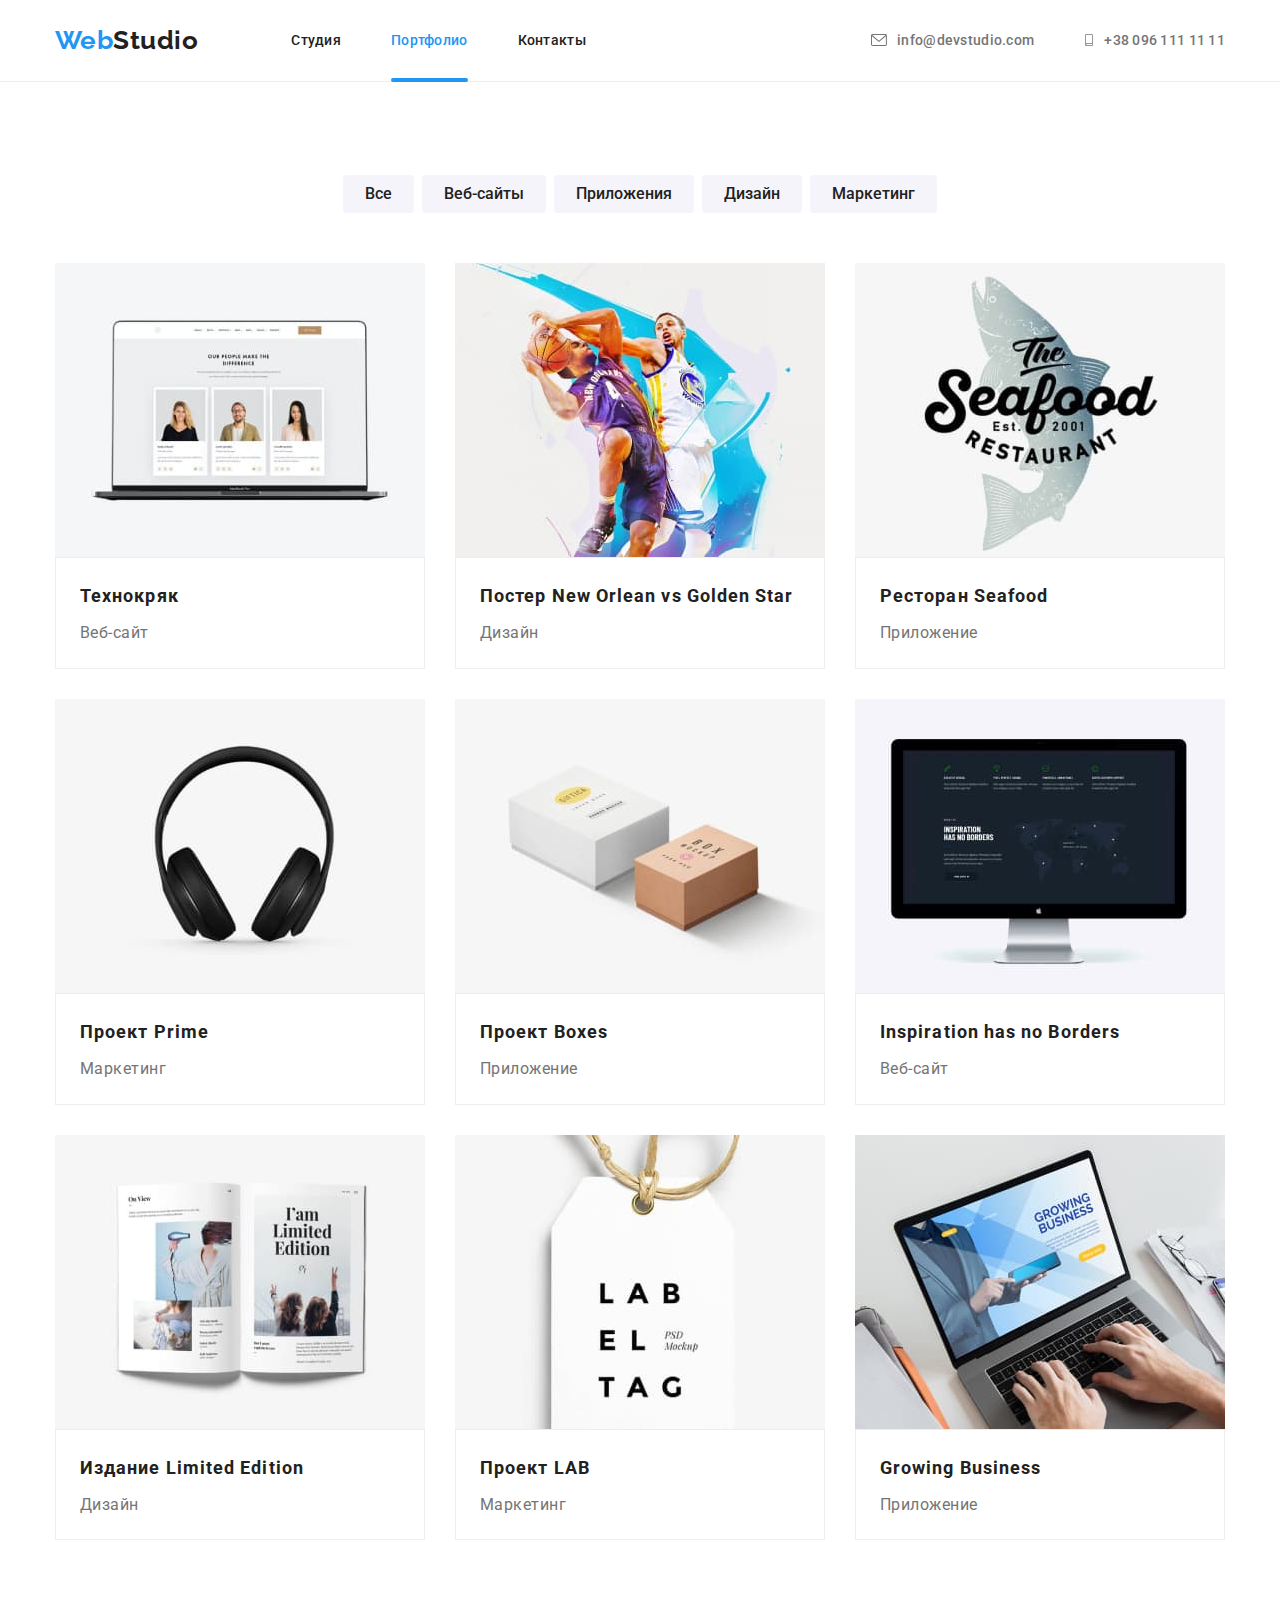
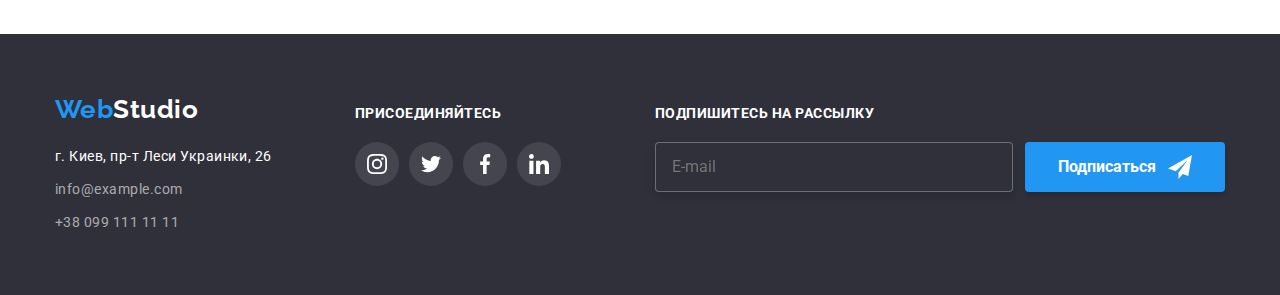
==== portfolio.html @ 3077ae09 "new" ====
<!DOCTYPE html>
<html lang="ru">

<head>
  <meta charset="UTF-8" />
  <meta name="viewport" content="width=device-width, initial-scale=1.0" />
  <title>Портфолио</title>
  <link
    href="https://fonts.googleapis.com/css2?family=Oleo+Script&family=Raleway:wght@700&family=Roboto:wght@400;500;700;900&display=swap"
    rel="stylesheet" />
  <link rel="stylesheet"
    href="https://cdnjs.cloudflare.com/ajax/libs/modern-normalize/1.0.0/modern-normalize.min.css" />
  <link rel="stylesheet" href="css/portfolio.min.css" />
</head>

<body>
  <!-- Header -->
  <header>
    <div class="container container-nav">
      <nav class="main-nav">
        <a href="index.html" class="logo">
          <span class="logo-web">Web</span>Studio</a>
        <ul class="nav-list list">
          <li class="item">
            <a href="index.html" class="link">Студия</a>
          </li>
          <li class="item">
            <a href="portfolio.html" class="link link-current">Портфолио</a>
          </li>
          <li class="item"><a href="" class="link">Контакты</a></li>
        </ul>
      </nav>
      <address class="adr">
        <ul class="adr-list list">
          <li class="item">
            <a href="mailto:nfo@devstudio.com" class="link"><svg class="icon-header" width="16px" height="12px">
                <use href="img/symbol-defs.svg#icon-envelope"></use>
              </svg>info@devstudio.com</a>
          </li>
          <li class="item">
            <a href="tel:+380961111111" class="link"><svg class="icon-header" width="10px" height="12px">
                <use href="img/symbol-defs.svg#icon-smartphone"></use>
              </svg>+38 096 111 11 11</a>
          </li>
        </ul>
      </address>
    </div>
  </header>
  <main>
    <section class="section">
      <div class="container container-portfolio">
        <ul class="list filters">
          <li class="item">
            <button class="filters-btn" type="button">Все</button>
          </li>
          <li class="item">
            <button class="filters-btn" type="button">Веб-сайты</button>
          </li>
          <li class="item">
            <button class="filters-btn" type="button">Приложения</button>
          </li>
          <li class="item">
            <button class="filters-btn" type="button">Дизайн</button>
          </li>
          <li class="item">
            <button class="filters-btn" type="button">Маркетинг</button>
          </li>
        </ul>
        <ul class="list content">
          <li class="item">
            <a href="" class="content-link">
              <div class="content-img-wrapper">
                <img src="img/img-8.jpg" alt="img-8" />
                <div class="content-pop-box">
                  <p class="content-pop-text">
                    Технокряк это современная площадка распространения
                    коронавируса. Компании используют эту платформу для
                    цифрового шпионажа и атак на защищённые сервера
                    конкурентов.
                  </p>
                </div>
              </div>
              <div class="content-info">
                <h2 class="content-heading">Технокряк</h2>
                <p class="content-text">Веб-сайт</p>
              </div>
            </a>
          </li>
          <li class="item">
            <a href="" class="content-link">
              <div class="content-img-wrapper">
                <img src="img/img-9.jpg" alt="img-8" />
                <div class="content-pop-box">
                  <p class="content-pop-text">
                    Технокряк это современная площадка распространения
                    коронавируса. Компании используют эту платформу для
                    цифрового шпионажа и атак на защищённые сервера
                    конкурентов.
                  </p>
                </div>
              </div>
              <div class="content-info">
                <h2 class="content-heading">
                  Постер New Orlean vs Golden Star
                </h2>
                <p class="content-text">Дизайн</p>
              </div>
            </a>
          </li>
          <li class="item">
            <a href="" class="content-link">
              <div class="content-img-wrapper">
                <img src="img/img-10.jpg" alt="img-8" />
                <div class="content-pop-box">
                  <p class="content-pop-text">
                    Технокряк это современная площадка распространения
                    коронавируса. Компании используют эту платформу для
                    цифрового шпионажа и атак на защищённые сервера
                    конкурентов.
                  </p>
                </div>
              </div>
              <div class="content-info">
                <h2 class="content-heading">Ресторан Seafood</h2>
                <p class="content-text">Приложение</p>
              </div>
            </a>
          </li>
          <li class="item">
            <a href="" class="content-link">
              <div class="content-img-wrapper">
                <img src="img/img-11.jpg" alt="img-8" />
                <div class="content-pop-box">
                  <p class="content-pop-text">
                    Технокряк это современная площадка распространения
                    коронавируса. Компании используют эту платформу для
                    цифрового шпионажа и атак на защищённые сервера
                    конкурентов.
                  </p>
                </div>
              </div>
              <div class="content-info">
                <h2 class="content-heading">Проект Prime</h2>
                <p class="content-text">Маркетинг</p>
              </div>
            </a>
          </li>
          <li class="item">
            <a href="" class="content-link">
              <div class="content-img-wrapper">
                <img src="img/img-12.jpg" alt="img-8" />
                <div class="content-pop-box">
                  <p class="content-pop-text">
                    Технокряк это современная площадка распространения
                    коронавируса. Компании используют эту платформу для
                    цифрового шпионажа и атак на защищённые сервера
                    конкурентов.
                  </p>
                </div>
              </div>
              <div class="content-info">
                <h2 class="content-heading">Проект Boxes</h2>
                <p class="content-text">Приложение</p>
              </div>
            </a>
          </li>
          <li class="item">
            <a href="" class="content-link">
              <div class="content-img-wrapper">
                <img src="img/img-13.jpg" alt="img-8" />
                <div class="content-pop-box">
                  <p class="content-pop-text">
                    Технокряк это современная площадка распространения
                    коронавируса. Компании используют эту платформу для
                    цифрового шпионажа и атак на защищённые сервера
                    конкурентов.
                  </p>
                </div>
              </div>
              <div class="content-info">
                <h2 class="content-heading">Inspiration has no Borders</h2>
                <p class="content-text">Веб-сайт</p>
              </div>
            </a>
          </li>
          <li class="item">
            <a href="" class="content-link">
              <div class="content-img-wrapper">
                <img src="img/img-14.jpg" alt="img-8" />
                <div class="content-pop-box">
                  <p class="content-pop-text">
                    Технокряк это современная площадка распространения
                    коронавируса. Компании используют эту платформу для
                    цифрового шпионажа и атак на защищённые сервера
                    конкурентов.
                  </p>
                </div>
              </div>
              <div class="content-info">
                <h2 class="content-heading">Издание Limited Edition</h2>
                <p class="content-text">Дизайн</p>
              </div>
            </a>
          </li>
          <li class="item">
            <a href="" class="content-link">
              <div class="content-img-wrapper">
                <img src="img/img-15.jpg" alt="img-8" />
                <div class="content-pop-box">
                  <p class="content-pop-text">
                    Технокряк это современная площадка распространения
                    коронавируса. Компании используют эту платформу для
                    цифрового шпионажа и атак на защищённые сервера
                    конкурентов.
                  </p>
                </div>
              </div>
              <div class="content-info">
                <h2 class="content-heading">Проект LAB</h2>
                <p class="content-text">Маркетинг</p>
              </div>
            </a>
          </li>
          <li class="item">
            <a href="" class="content-link">
              <div class="content-img-wrapper">
                <img src="img/img-16.jpg" alt="img-8" />
                <div class="content-pop-box">
                  <p class="content-pop-text">
                    Технокряк это современная площадка распространения
                    коронавируса. Компании используют эту платформу для
                    цифрового шпионажа и атак на защищённые сервера
                    конкурентов.
                  </p>
                </div>
              </div>
              <div class="content-info">
                <h2 class="content-heading">Growing Business</h2>
                <p class="content-text">Приложение</p>
              </div>
            </a>
          </li>
        </ul>
      </div>
    </section>
  </main>
  <!-- Footer -->
  <footer>
    <div class="container container-footer">
      <div class="footer-box">
        <a href="index.html" class="logo-footer"><span class="logo-web">Web</span>Studio</a>
        <address>
          <ul class="list">
            <li class="item">
              <a href="https://goo.gl/maps/9MsvytrxyPU9euJj9" class="footer-location">
                г. Киев, пр-т Леси Украинки, 26
              </a>
            </li>
            <li class="item">
              <a href="mailto:info@example.com" class="footer-address">
                info@example.com
              </a>
            </li>
            <li class="item">
              <a href="tel:+380991111111" class="footer-address">
                +38 099 111 11 11
              </a>
            </li>
          </ul>
        </address>
      </div>
      <div class="footer-box">
        <h2 class="heading-footer2">Присоединяйтесь</h2>
        <ul class="list list-footer">
          <li class="item-icon">
            <a class="link-footer" href=""><svg width="20px" height="20px">
                <use href="img/symbol-defs.svg#icon-instagram"></use>
              </svg></a>
          </li>
          <li class="item-icon">
            <a class="link-footer" href=""><svg width="20px" height="20px">
                <use href="img/symbol-defs.svg#icon-twitter"></use>
              </svg></a>
          </li>
          <li class="item-icon">
            <a class="link-footer" href=""><svg width="20px" height="20px">
                <use href="img/symbol-defs.svg#icon-facebook"></use>
              </svg></a>
          </li>
          <li class="item-icon">
            <a class="link-footer" href=""><svg width="20px" height="20px">
                <use href="img/symbol-defs.svg#icon-linkedin"></use>
              </svg></a>
          </li>
        </ul>
      </div>
      <div class="footer-box">
        <h2 class="heading-footer2">Подпишитесь на рассылку</h2>
        <form class="form-subscribe">
          <input type="email" placeholder="E-mail" class="input-subscribe" />
          <button type="submit" class="btn-subscribe">
            Подписаться<svg class="icon-subscribe" width="24px" height="24px">
              <use href="img/symbol-defs.svg#icon-send"></use>
            </svg>
          </button>
        </form>
      </div>
    </div>
  </footer>
</body>

</html>
---- css/portfolio.min.css ----
body{background-color:#ffffff;font-family:Roboto;letter-spacing:0.03em}img{display:block}.section{padding-top:94px;padding-bottom:94px}.container{width:1200px;margin-left:auto;margin-right:auto;padding-left:15px;padding-right:15px}.list{padding:0;margin:0;list-style:none}header{outline:1px solid #ececec}.container-nav,.main-nav{display:-webkit-box;display:-ms-flexbox;display:flex;-webkit-box-align:center;-ms-flex-align:center;align-items:center}.logo{color:#212121;font-family:Raleway;font-weight:700;font-size:26px;line-height:1.2;text-decoration:none}.logo .logo-web{color:#2196f3}.nav-list{display:-webkit-box;display:-ms-flexbox;display:flex;margin-left:93px}.nav-list .item+.item{margin-left:50px}.nav-list .link.link-current{position:relative;color:#2196f3}.nav-list .link.link-current:after{content:'';position:absolute;bottom:-1px;display:block;width:100%;height:4px;background:#2196f3;border-radius:2px}.nav-list .link{display:block;padding-top:32px;padding-bottom:32px;color:#212121;font-weight:500;font-size:14px;line-height:1.2;letter-spacing:0.02em;text-decoration:none;-webkit-transition:color 250ms cubic-bezier(0.4, 0, 0.2, 1),fill 250ms cubic-bezier(0.4, 0, 0.2, 1);transition:color 250ms cubic-bezier(0.4, 0, 0.2, 1),fill 250ms cubic-bezier(0.4, 0, 0.2, 1)}.nav-list .link:hover{color:#2196f3;fill:#2196f3}.nav-list .link:focus{color:#2196f3;fill:#2196f3}.adr{display:-webkit-box;display:-ms-flexbox;display:flex;margin-left:auto}.adr .adr-list{display:-webkit-box;display:-ms-flexbox;display:flex}.adr .item+.item{margin-left:50px}.adr .link{display:-webkit-inline-box;display:-ms-inline-flexbox;display:inline-flex;padding-top:32px;padding-bottom:32px;-webkit-box-align:center;-ms-flex-align:center;align-items:center;color:#757575;fill:#757575;text-decoration:none;font-style:normal;font-weight:500;font-size:14px;line-height:1.2;letter-spacing:0.02em;-webkit-transition:color 250ms cubic-bezier(0.4, 0, 0.2, 1),fill 250ms cubic-bezier(0.4, 0, 0.2, 1);transition:color 250ms cubic-bezier(0.4, 0, 0.2, 1),fill 250ms cubic-bezier(0.4, 0, 0.2, 1)}.adr .link:hover{color:#2196f3;fill:#2196f3}.adr .link:focus{color:#2196f3;fill:#2196f3}.adr .icon-header{margin-right:10px}.filters{display:-webkit-box;display:-ms-flexbox;display:flex;-webkit-box-pack:center;-ms-flex-pack:center;justify-content:center;margin-bottom:50px}.filters .item+.item{margin-left:8px}.filters-btn{padding:6px 22px 6px 22px;font-weight:500;font-size:16px;line-height:1.62;border-radius:4px;border:none;background-color:#f5f4fa;color:#212121;-webkit-transition:background-color 250ms cubic-bezier(0.4, 0, 0.2, 1),color 250ms cubic-bezier(0.4, 0, 0.2, 1),-webkit-box-shadow 250ms cubic-bezier(0.4, 0, 0.2, 1);transition:background-color 250ms cubic-bezier(0.4, 0, 0.2, 1),color 250ms cubic-bezier(0.4, 0, 0.2, 1),-webkit-box-shadow 250ms cubic-bezier(0.4, 0, 0.2, 1);transition:background-color 250ms cubic-bezier(0.4, 0, 0.2, 1),color 250ms cubic-bezier(0.4, 0, 0.2, 1),box-shadow 250ms cubic-bezier(0.4, 0, 0.2, 1);transition:background-color 250ms cubic-bezier(0.4, 0, 0.2, 1),color 250ms cubic-bezier(0.4, 0, 0.2, 1),box-shadow 250ms cubic-bezier(0.4, 0, 0.2, 1),-webkit-box-shadow 250ms cubic-bezier(0.4, 0, 0.2, 1)}.filters-btn:focus{-webkit-box-shadow:0px 3px 1px rgba(0,0,0,0.1),0px 1px 2px rgba(0,0,0,0.08),0px 2px 2px rgba(0,0,0,0.12);box-shadow:0px 3px 1px rgba(0,0,0,0.1),0px 1px 2px rgba(0,0,0,0.08),0px 2px 2px rgba(0,0,0,0.12);color:#ffffff;background-color:#2196f3}.filters-btn:hover{-webkit-box-shadow:0px 3px 1px rgba(0,0,0,0.1),0px 1px 2px rgba(0,0,0,0.08),0px 2px 2px rgba(0,0,0,0.12);box-shadow:0px 3px 1px rgba(0,0,0,0.1),0px 1px 2px rgba(0,0,0,0.08),0px 2px 2px rgba(0,0,0,0.12);color:#ffffff;background-color:#2196f3}.content{display:-webkit-box;display:-ms-flexbox;display:flex;-ms-flex-wrap:wrap;flex-wrap:wrap}.content .item{width:calc((100% - 2 * 30px) / 3);margin-right:30px;margin-bottom:30px}.content .item:nth-child(3n){margin-right:0px}.content .item:nth-last-child(-n+3){margin-bottom:0px}.content-link{text-decoration:none}.content-link:hover .content-info{-webkit-box-shadow:0px 1px 1px rgba(0,0,0,0.12),0px 4px 4px rgba(0,0,0,0.06),1px 4px 6px rgba(0,0,0,0.16);box-shadow:0px 1px 1px rgba(0,0,0,0.12),0px 4px 4px rgba(0,0,0,0.06),1px 4px 6px rgba(0,0,0,0.16)}.content-link:focus .content-info{-webkit-box-shadow:0px 1px 1px rgba(0,0,0,0.12),0px 4px 4px rgba(0,0,0,0.06),1px 4px 6px rgba(0,0,0,0.16);box-shadow:0px 1px 1px rgba(0,0,0,0.12),0px 4px 4px rgba(0,0,0,0.06),1px 4px 6px rgba(0,0,0,0.16)}.content-link:hover .content-pop-box{-webkit-transform:translateY(0);transform:translateY(0)}.content-info{padding:20px 24px;border:1px solid #eeeeee;-webkit-transition:-webkit-box-shadow 250ms cubic-bezier(0.4, 0, 0.2, 1);transition:-webkit-box-shadow 250ms cubic-bezier(0.4, 0, 0.2, 1);transition:box-shadow 250ms cubic-bezier(0.4, 0, 0.2, 1);transition:box-shadow 250ms cubic-bezier(0.4, 0, 0.2, 1), -webkit-box-shadow 250ms cubic-bezier(0.4, 0, 0.2, 1)}.content-heading{margin:0;margin-bottom:4px;color:#212121;font-weight:700;font-size:18px;line-height:2;letter-spacing:0.06em}.content-text{margin:0;font-size:16px;line-height:1.87;color:#757575}.content-img-wrapper{position:relative;overflow:hidden}.content-pop-box{position:absolute;top:0;left:0;-webkit-transform:translateY(100%);transform:translateY(100%);width:100%;height:100%;padding:63px 24px;background-color:rgba(33,150,243,0.9);-webkit-transition:-webkit-transform 250ms cubic-bezier(0.4, 0, 0.2, 1);transition:-webkit-transform 250ms cubic-bezier(0.4, 0, 0.2, 1);transition:transform 250ms cubic-bezier(0.4, 0, 0.2, 1);transition:transform 250ms cubic-bezier(0.4, 0, 0.2, 1), -webkit-transform 250ms cubic-bezier(0.4, 0, 0.2, 1)}.content-pop-text{margin:0;font-size:18px;line-height:1.55;letter-spacing:0.03em;color:#ffffff}footer{background-color:#2f303a}.container-footer{display:-webkit-box;display:-ms-flexbox;display:flex;-webkit-box-align:baseline;-ms-flex-align:baseline;align-items:baseline;padding-top:60px;padding-bottom:60px}.container-footer .item:not(:last-child){margin-bottom:9px}.logo-footer{display:inline-block;margin-bottom:20px;text-decoration:none;font-family:Raleway;font-weight:700;font-size:26px;line-height:1.19;color:#ffffff}.logo-footer .logo-web{color:#2196f3}.footer-location{font-size:14px;line-height:1.71;font-style:normal;text-decoration:none;color:#ffffff}.footer-address{color:rgba(255,255,255,0.6);font-size:14px;line-height:1.71;font-style:normal;text-decoration:none}.footer-box{margin-right:30px;width:calc((50% - 45px) / 2)}.footer-box:last-child{margin-right:0;width:calc(50% - 15px)}.list-footer{display:-webkit-box;display:-ms-flexbox;display:flex}.list-footer .item-icon+.item-icon{margin-left:10px}.link-footer{display:-webkit-box;display:-ms-flexbox;display:flex;-webkit-box-pack:center;-ms-flex-pack:center;justify-content:center;-webkit-box-align:center;-ms-flex-align:center;align-items:center;width:44px;height:44px;border-radius:50%;fill:#ffffff;background-color:rgba(255,255,255,0.1);-webkit-transition:background-color 250ms cubic-bezier(0.4, 0, 0.2, 1);transition:background-color 250ms cubic-bezier(0.4, 0, 0.2, 1)}.link-footer:hover{background-color:#2196f3}.link-footer:focus{background-color:#2196f3}.heading-footer2{margin-top:0;margin-bottom:20px;font-weight:700;font-size:14px;line-height:1.14;text-transform:uppercase;color:#ffffff}.form-subscribe{display:-webkit-box;display:-ms-flexbox;display:flex}.input-subscribe{display:-webkit-box;display:-ms-flexbox;display:flex;-webkit-box-align:center;-ms-flex-align:center;align-items:center;margin-right:12px;padding:12px 16px;outline:none;width:358px;font-size:16px;line-height:1.25;border-radius:4px;color:rgba(255,255,255,0.6);background-color:#2f303a;border:1px solid rgba(255,255,255,0.3);-webkit-filter:drop-shadow(0px 4px 4px rgba(0,0,0,0.15));filter:drop-shadow(0px 4px 4px rgba(0,0,0,0.15))}.input-subscribe:focus{border:1px solid #2196f3}.btn-subscribe{display:-webkit-box;display:-ms-flexbox;display:flex;-webkit-box-align:center;-ms-flex-align:center;align-items:center;-webkit-box-pack:center;-ms-flex-pack:center;justify-content:center;padding-top:10px;padding-bottom:10px;border:none;width:200px;font-weight:700;font-size:16px;line-height:1.87;background:#2196f3;color:#ffffff;-webkit-box-shadow:0px 4px 4px rgba(0,0,0,0.15);box-shadow:0px 4px 4px rgba(0,0,0,0.15);border-radius:4px}.icon-subscribe{margin-left:12px;fill:#ffffff}
/*# sourceMappingURL=portfolio.min.css.map */
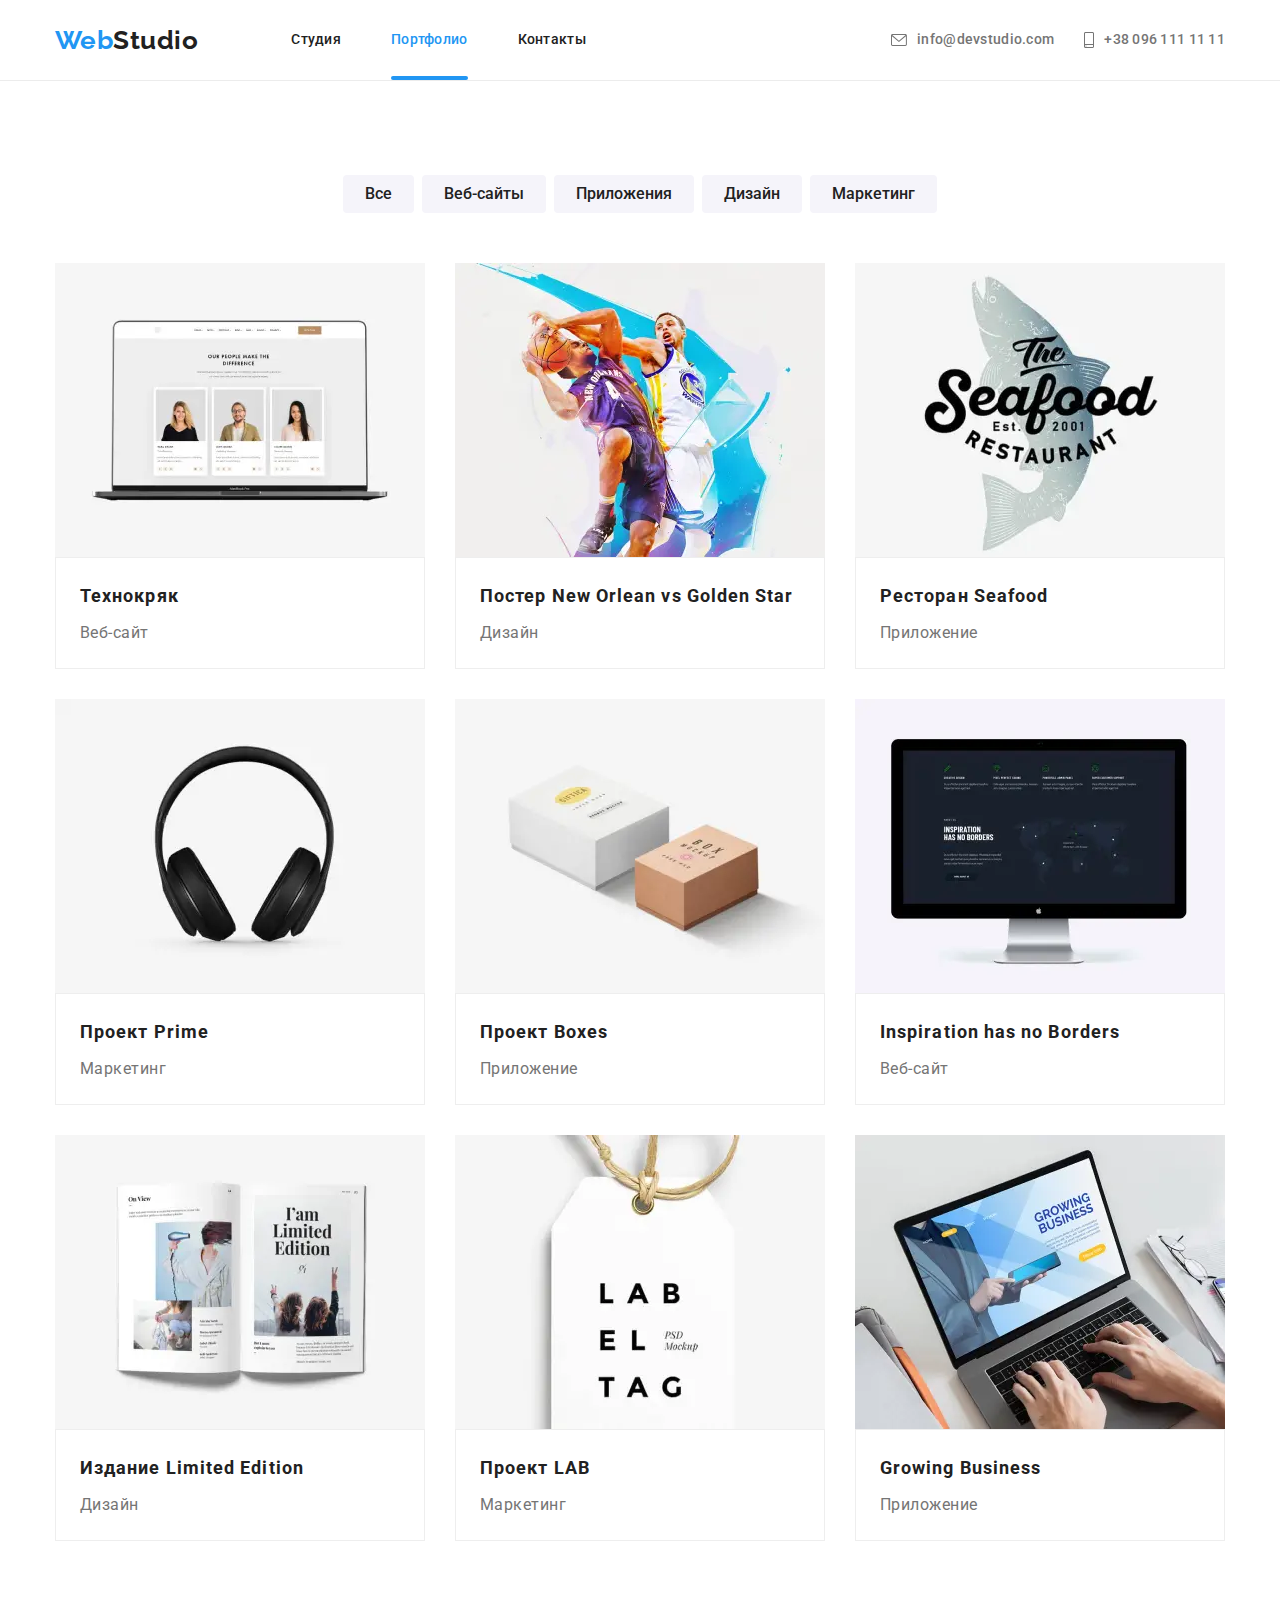
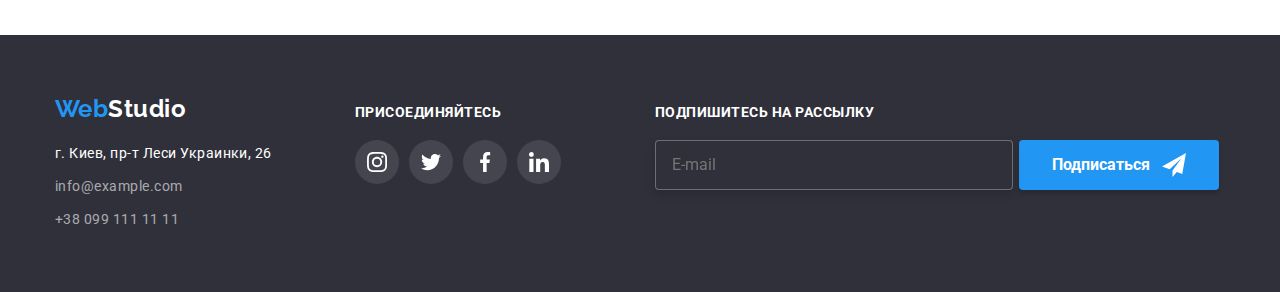
==== commit 59d6ceb1: "save" ====
--- a/portfolio.html
+++ b/portfolio.html
@@ -15,35 +15,46 @@
 
 <body>
   <!-- Header -->
-  <header>
+  <header class="page-header">
     <div class="container container-nav">
       <nav class="main-nav">
         <a href="index.html" class="logo">
-          <span class="logo-web">Web</span>Studio</a>
-        <ul class="nav-list list">
-          <li class="item">
-            <a href="index.html" class="link">Студия</a>
-          </li>
-          <li class="item">
-            <a href="portfolio.html" class="link link-current">Портфолио</a>
-          </li>
-          <li class="item"><a href="" class="link">Контакты</a></li>
-        </ul>
+          <span class="logo-web">Web</span>Studio
+        </a>
+        <button class="btn-menu" aria-expanded="false" type="button" aria-controls="menu-container" data-menu-button>
+          <svg class="icon-menu" width="40" height="40">
+            <use class="icon-menu-open" href="img/symbol-defs.svg#icon-menu-open"></use>
+            <use class="icon-menu-close" href="img/symbol-defs.svg#icon-menu-close"></use>
+          </svg>
+        </button>
+        <div class="menu-container" id="menu-container" data-menu>
+          <ul class="list list-nav">
+            <li class="item">
+              <a href="index.html" class="link">Студия</a>
+            </li>
+            <li class="item">
+              <a href="portfolio.html" class="link link-current">Портфолио</a>
+            </li>
+            <li class="item"><a href="" class="link">Контакты</a></li>
+          </ul>
+          <address class="adr">
+            <ul class="list adr-list">
+              <li class="item">
+                <a href="mailto:nfo@devstudio.com" class="link"><svg class="icon-header" width="16" height="12">
+                    <use href="img/symbol-defs.svg#icon-envelope"></use>
+                  </svg>info@devstudio.com</a>
+              </li>
+              <li class="item">
+                <a href="tel:+380961111111" class="link"><svg class="icon-header" width="10" height="16">
+                    <use href="img/symbol-defs.svg#icon-smartphone"></use>
+                  </svg>+38 096 111 11 11</a>
+              </li>
+            </ul>
+          </address>
+        </div>
       </nav>
-      <address class="adr">
-        <ul class="adr-list list">
-          <li class="item">
-            <a href="mailto:nfo@devstudio.com" class="link"><svg class="icon-header" width="16px" height="12px">
-                <use href="img/symbol-defs.svg#icon-envelope"></use>
-              </svg>info@devstudio.com</a>
-          </li>
-          <li class="item">
-            <a href="tel:+380961111111" class="link"><svg class="icon-header" width="10px" height="12px">
-                <use href="img/symbol-defs.svg#icon-smartphone"></use>
-              </svg>+38 096 111 11 11</a>
-          </li>
-        </ul>
-      </address>
+    </div>
+  </header>
     </div>
   </header>
   <main>
@@ -70,7 +81,22 @@
           <li class="item">
             <a href="" class="content-link">
               <div class="content-img-wrapper">
-                <img src="img/img-8.jpg" alt="img-8" />
+                <picture>
+                  <source srcset="./img/examples-1-450img@1x.webp 1x, ./img/examples-1-450img@2x.webp 2x" media="(max-width: 767px)"
+                    type="image/webp" />
+                  <source srcset="./img/examples-1-354img@1x.webp 1x, ./img/examples-1-354img@2x.webp 2x"
+                    media="(min-width: 768px) and (max-width: 1199px)" type="image/webp" />
+                  <source srcset="./img/examples-1-370img@1x.webp 1x, ./img/examples-1-370img@2x.webp 2x" media="(min-width: 1200px)"
+                    type="image/webp" />
+                
+                  <source srcset="./img/examples-1-450img@1x.jpg 1x, ./img/examples-1-450img@2x.jpg 2x" media="(max-width: 767px)" />
+                  <source srcset="./img/examples-1-354img@1x.jpg 1x, ./img/examples-1-354img@2x.jpg 2x"
+                    media="(min-width: 768px) and (max-width: 1199px)" />
+                  <source srcset="./img/examples-1-370img@1x.jpg 1x, ./img/examples-1-370img@2x.jpg 2x" media="(min-width: 1200px)" />
+                
+                  <img loading="lazy" class="image" src="./img/examples-1-354img@1x.jpg" width="450"
+                    alt="Титульная страница сайта отрытая на ноутбуке" />
+                </picture>
                 <div class="content-pop-box">
                   <p class="content-pop-text">
                     Технокряк это современная площадка распространения
@@ -89,7 +115,23 @@
           <li class="item">
             <a href="" class="content-link">
               <div class="content-img-wrapper">
-                <img src="img/img-9.jpg" alt="img-8" />
+                <picture>
+                  <source srcset="./img/examples-2-450img@1x.webp 1x, ./img/examples-2-450img@2x.webp 2x" media="(max-width: 767px)"
+                    type="image/webp" />
+                  <source srcset="./img/examples-2-354img@1x.webp 1x, ./img/examples-2-354img@2x.webp 2x"
+                    media="(min-width: 768px) and (max-width: 1199px)" type="image/webp" />
+                  <source srcset="./img/examples-2-370img@1x.webp 1x, ./img/examples-2-370img@2x.webp 2x" media="(min-width: 1200px)"
+                    type="image/webp" />
+                
+                  <source srcset="./img/examples-2-450img@1x.jpg 1x, ./img/examples-2-450img@2x.jpg 2x" media="(max-width: 767px)" />
+                  <source srcset="./img/examples-2-354img@1x.jpg 1x, ./img/examples-2-354img@2x.jpg 2x"
+                    media="(min-width: 768px) and (max-width: 1199px)" />
+                  <source srcset="./img/examples-2-370img@1x.jpg 1x, ./img/examples-2-370img@2x.jpg 2x" media="(min-width: 1200px)" />
+                
+                  <img loading="lazy" class="image" src="./img/examples-2-354img@1x.jpg" width="450"
+                    alt="Постер с двумя баскетболистами" />
+                </picture>
+
                 <div class="content-pop-box">
                   <p class="content-pop-text">
                     Технокряк это современная площадка распространения
@@ -110,7 +152,22 @@
           <li class="item">
             <a href="" class="content-link">
               <div class="content-img-wrapper">
-                <img src="img/img-10.jpg" alt="img-8" />
+                <picture>
+                  <source srcset="./img/examples-3-450img@1x.webp 1x, ./img/examples-3-450img@2x.webp 2x" media="(max-width: 767px)"
+                    type="image/webp" />
+                  <source srcset="./img/examples-3-354img@1x.webp 1x, ./img/examples-3-354img@2x.webp 2x"
+                    media="(min-width: 768px) and (max-width: 1199px)" type="image/webp" />
+                  <source srcset="./img/examples-3-370img@1x.webp 1x, ./img/examples-3-370img@2x.webp 2x" media="(min-width: 1200px)"
+                    type="image/webp" />
+                
+                  <source srcset="./img/examples-3-450img@1x.jpg 1x, ./img/examples-3-450img@2x.jpg 2x" media="(max-width: 767px)" />
+                  <source srcset="./img/examples-3-354img@1x.jpg 1x, ./img/examples-3-354img@2x.jpg 2x"
+                    media="(min-width: 768px) and (max-width: 1199px)" />
+                  <source srcset="./img/examples-3-370img@1x.jpg 1x, ./img/examples-3-370img@2x.jpg 2x" media="(min-width: 1200px)" />
+                
+                  <img loading="lazy" class="image" src="./img/examples-3-354img@1x.jpg" width="450"
+                    alt="Логотип морского ресторана с изображением рыбы" />
+                </picture>
                 <div class="content-pop-box">
                   <p class="content-pop-text">
                     Технокряк это современная площадка распространения
@@ -129,7 +186,21 @@
           <li class="item">
             <a href="" class="content-link">
               <div class="content-img-wrapper">
-                <img src="img/img-11.jpg" alt="img-8" />
+                <picture>
+                  <source srcset="./img/examples-4-450img@1x.webp 1x, ./img/examples-4-450img@2x.webp 2x" media="(max-width: 767px)"
+                    type="image/webp" />
+                  <source srcset="./img/examples-4-354img@1x.webp 1x, ./img/examples-4-354img@2x.webp 2x"
+                    media="(min-width: 768px) and (max-width: 1199px)" type="image/webp" />
+                  <source srcset="./img/examples-4-370img@1x.webp 1x, ./img/examples-4-370img@2x.webp 2x" media="(min-width: 1200px)"
+                    type="image/webp" />
+                
+                  <source srcset="./img/examples-4-450img@1x.jpg 1x, ./img/examples-4-450img@2x.jpg 2x" media="(max-width: 767px)" />
+                  <source srcset="./img/examples-4-354img@1x.jpg 1x, ./img/examples-4-354img@2x.jpg 2x"
+                    media="(min-width: 768px) and (max-width: 1199px)" />
+                  <source srcset="./img/examples-4-370img@1x.jpg 1x, ./img/examples-4-370img@2x.jpg 2x" media="(min-width: 1200px)" />
+                
+                  <img loading="lazy" class="image" src="./img/examples-4-354img@1x.jpg" width="450" alt="Беспроводные наушники" />
+                </picture>
                 <div class="content-pop-box">
                   <p class="content-pop-text">
                     Технокряк это современная площадка распространения
@@ -148,7 +219,22 @@
           <li class="item">
             <a href="" class="content-link">
               <div class="content-img-wrapper">
-                <img src="img/img-12.jpg" alt="img-8" />
+                <picture>
+                  <source srcset="./img/examples-5-450img@1x.webp 1x, ./img/examples-5-450img@2x.webp 2x" media="(max-width: 767px)"
+                    type="image/webp" />
+                  <source srcset="./img/examples-5-354img@1x.webp 1x, ./img/examples-5-354img@2x.webp 2x"
+                    media="(min-width: 768px) and (max-width: 1199px)" type="image/webp" />
+                  <source srcset="./img/examples-5-370img@1x.webp 1x, ./img/examples-5-370img@2x.webp 2x" media="(min-width: 1200px)"
+                    type="image/webp" />
+                
+                  <source srcset="./img/examples-5-450img@1x.jpg 1x, ./img/examples-5-450img@2x.jpg 2x" media="(max-width: 767px)" />
+                  <source srcset="./img/examples-5-354img@1x.jpg 1x, ./img/examples-5-354img@2x.jpg 2x"
+                    media="(min-width: 768px) and (max-width: 1199px)" />
+                  <source srcset="./img/examples-5-370img@1x.jpg 1x, ./img/examples-5-370img@2x.jpg 2x" media="(min-width: 1200px)" />
+                
+                  <img loading="lazy" class="image" src="./img/examples-5-354img@1x.jpg" width="450"
+                    alt="Две бумажные коробки белого и коричневого цвета" />
+                </picture>
                 <div class="content-pop-box">
                   <p class="content-pop-text">
                     Технокряк это современная площадка распространения
@@ -167,7 +253,21 @@
           <li class="item">
             <a href="" class="content-link">
               <div class="content-img-wrapper">
-                <img src="img/img-13.jpg" alt="img-8" />
+                <picture>
+                  <source srcset="./img/examples-6-450img@1x.webp 1x, ./img/examples-6-450img@2x.webp 2x" media="(max-width: 767px)"
+                    type="image/webp" />
+                  <source srcset="./img/examples-6-354img@1x.webp 1x, ./img/examples-6-354img@2x.webp 2x"
+                    media="(min-width: 768px) and (max-width: 1199px)" type="image/webp" />
+                  <source srcset="./img/examples-6-370img@1x.webp 1x, ./img/examples-6-370img@2x.webp 2x" media="(min-width: 1200px)"
+                    type="image/webp" />
+                
+                  <source srcset="./img/examples-6-450img@1x.jpg 1x, ./img/examples-6-450img@2x.jpg 2x" media="(max-width: 767px)" />
+                  <source srcset="./img/examples-6-354img@1x.jpg 1x, ./img/examples-6-354img@2x.jpg 2x"
+                    media="(min-width: 768px) and (max-width: 1199px)" />
+                  <source srcset="./img/examples-6-370img@1x.jpg 1x, ./img/examples-6-370img@2x.jpg 2x" media="(min-width: 1200px)" />
+                
+                  <img loading="lazy" class="image" src="./img/examples-6-354img@1x.jpg" width="450" alt="Монитор apple" />
+                </picture>
                 <div class="content-pop-box">
                   <p class="content-pop-text">
                     Технокряк это современная площадка распространения
@@ -186,7 +286,21 @@
           <li class="item">
             <a href="" class="content-link">
               <div class="content-img-wrapper">
-                <img src="img/img-14.jpg" alt="img-8" />
+                <picture>
+                  <source srcset="./img/examples-7-450img@1x.webp 1x, ./img/examples-7-450img@2x.webp 2x" media="(max-width: 767px)"
+                    type="image/webp" />
+                  <source srcset="./img/examples-7-354img@1x.webp 1x, ./img/examples-7-354img@2x.webp 2x"
+                    media="(min-width: 768px) and (max-width: 1199px)" type="image/webp" />
+                  <source srcset="./img/examples-7-370img@1x.webp 1x, ./img/examples-7-370img@2x.webp 2x" media="(min-width: 1200px)"
+                    type="image/webp" />
+                
+                  <source srcset="./img/examples-7-450img@1x.jpg 1x, ./img/examples-7-450img@2x.jpg 2x" media="(max-width: 767px)" />
+                  <source srcset="./img/examples-7-354img@1x.jpg 1x, ./img/examples-7-354img@2x.jpg 2x"
+                    media="(min-width: 768px) and (max-width: 1199px)" />
+                  <source srcset="./img/examples-7-370img@1x.jpg 1x, ./img/examples-7-370img@2x.jpg 2x" media="(min-width: 1200px)" />
+                
+                  <img loading="lazy" class="image" src="./img/examples-7-354img@1x.jpg" width="450" alt="Раскрытый журнал" />
+                </picture>
                 <div class="content-pop-box">
                   <p class="content-pop-text">
                     Технокряк это современная площадка распространения
@@ -205,7 +319,21 @@
           <li class="item">
             <a href="" class="content-link">
               <div class="content-img-wrapper">
-                <img src="img/img-15.jpg" alt="img-8" />
+                <picture>
+                  <source srcset="./img/examples-8-450img@1x.webp 1x, ./img/examples-8-450img@2x.webp 2x" media="(max-width: 767px)"
+                    type="image/webp" />
+                  <source srcset="./img/examples-8-354img@1x.webp 1x, ./img/examples-8-354img@2x.webp 2x"
+                    media="(min-width: 768px) and (max-width: 1199px)" type="image/webp" />
+                  <source srcset="./img/examples-8-370img@1x.webp 1x, ./img/examples-8-370img@2x.webp 2x" media="(min-width: 1200px)"
+                    type="image/webp" />
+                
+                  <source srcset="./img/examples-8-450img@1x.jpg 1x, ./img/examples-8-450img@2x.jpg 2x" media="(max-width: 767px)" />
+                  <source srcset="./img/examples-8-354img@1x.jpg 1x, ./img/examples-8-354img@2x.jpg 2x"
+                    media="(min-width: 768px) and (max-width: 1199px)" />
+                  <source srcset="./img/examples-8-370img@1x.jpg 1x, ./img/examples-8-370img@2x.jpg 2x" media="(min-width: 1200px)" />
+                
+                  <img loading="lazy" class="image" src="./img/examples-8-354img@1x.jpg" width="450" alt="Белая этикетка" />
+                </picture>
                 <div class="content-pop-box">
                   <p class="content-pop-text">
                     Технокряк это современная площадка распространения
@@ -224,7 +352,22 @@
           <li class="item">
             <a href="" class="content-link">
               <div class="content-img-wrapper">
-                <img src="img/img-16.jpg" alt="img-8" />
+                <picture>
+                  <source srcset="./img/examples-9-450img@1x.webp 1x, ./img/examples-9-450img@2x.webp 2x" media="(max-width: 767px)"
+                    type="image/webp" />
+                  <source srcset="./img/examples-9-354img@1x.webp 1x, ./img/examples-9-354img@2x.webp 2x"
+                    media="(min-width: 768px) and (max-width: 1199px)" type="image/webp" />
+                  <source srcset="./img/examples-9-370img@1x.webp 1x, ./img/examples-9-370img@2x.webp 2x" media="(min-width: 1200px)"
+                    type="image/webp" />
+                
+                  <source srcset="./img/examples-9-450img@1x.jpg 1x, ./img/examples-9-450img@2x.jpg 2x" media="(max-width: 767px)" />
+                  <source srcset="./img/examples-9-354img@1x.jpg 1x, ./img/examples-9-354img@2x.jpg 2x"
+                    media="(min-width: 768px) and (max-width: 1199px)" />
+                  <source srcset="./img/examples-9-370img@1x.jpg 1x, ./img/examples-9-370img@2x.jpg 2x" media="(min-width: 1200px)" />
+                
+                  <img loading="lazy" class="image" src="./img/examples-9-354img@1x.jpg" width="450"
+                    alt="Мужчина работает за ноутбуком" />
+                </picture>
                 <div class="content-pop-box">
                   <p class="content-pop-text">
                     Технокряк это современная площадка распространения
@@ -245,68 +388,68 @@
     </section>
   </main>
   <!-- Footer -->
-  <footer>
-    <div class="container container-footer">
-      <div class="footer-box">
-        <a href="index.html" class="logo-footer"><span class="logo-web">Web</span>Studio</a>
-        <address>
-          <ul class="list">
-            <li class="item">
-              <a href="https://goo.gl/maps/9MsvytrxyPU9euJj9" class="footer-location">
-                г. Киев, пр-т Леси Украинки, 26
-              </a>
-            </li>
-            <li class="item">
-              <a href="mailto:info@example.com" class="footer-address">
-                info@example.com
-              </a>
-            </li>
-            <li class="item">
-              <a href="tel:+380991111111" class="footer-address">
-                +38 099 111 11 11
-              </a>
-            </li>
-          </ul>
-        </address>
-      </div>
-      <div class="footer-box">
-        <h2 class="heading-footer2">Присоединяйтесь</h2>
-        <ul class="list list-footer">
-          <li class="item-icon">
-            <a class="link-footer" href=""><svg width="20px" height="20px">
-                <use href="img/symbol-defs.svg#icon-instagram"></use>
-              </svg></a>
-          </li>
-          <li class="item-icon">
-            <a class="link-footer" href=""><svg width="20px" height="20px">
-                <use href="img/symbol-defs.svg#icon-twitter"></use>
-              </svg></a>
-          </li>
-          <li class="item-icon">
-            <a class="link-footer" href=""><svg width="20px" height="20px">
-                <use href="img/symbol-defs.svg#icon-facebook"></use>
-              </svg></a>
-          </li>
-          <li class="item-icon">
-            <a class="link-footer" href=""><svg width="20px" height="20px">
-                <use href="img/symbol-defs.svg#icon-linkedin"></use>
-              </svg></a>
+<footer class="page-footer">
+  <div class="container container-footer">
+    <div class="footer-box">
+      <a href="index.html" class="logo-footer"><span class="logo-web">Web</span>Studio</a>
+      <address>
+        <ul class="list">
+          <li class="item">
+            <a href="https://goo.gl/maps/9MsvytrxyPU9euJj9" class="footer-location">
+              г. Киев, пр-т Леси Украинки, 26
+            </a>
+          </li>
+          <li class="item">
+            <a href="mailto:info@example.com" class="footer-address">
+              info@example.com
+            </a>
+          </li>
+          <li class="item">
+            <a href="tel:+380991111111" class="footer-address">
+              +38 099 111 11 11
+            </a>
           </li>
         </ul>
-      </div>
-      <div class="footer-box">
-        <h2 class="heading-footer2">Подпишитесь на рассылку</h2>
-        <form class="form-subscribe">
-          <input type="email" placeholder="E-mail" class="input-subscribe" />
-          <button type="submit" class="btn-subscribe">
-            Подписаться<svg class="icon-subscribe" width="24px" height="24px">
-              <use href="img/symbol-defs.svg#icon-send"></use>
-            </svg>
-          </button>
-        </form>
-      </div>
+      </address>
     </div>
-  </footer>
+    <div class="footer-box">
+      <h2 class="heading-footer2">Присоединяйтесь</h2>
+      <ul class="list list-footer">
+        <li class="item-icon">
+          <a class="link-footer" href=""><svg width="20px" height="20px">
+              <use href="img/symbol-defs.svg#icon-instagram"></use>
+            </svg></a>
+        </li>
+        <li class="item-icon">
+          <a class="link-footer" href=""><svg width="20px" height="20px">
+              <use href="img/symbol-defs.svg#icon-twitter"></use>
+            </svg></a>
+        </li>
+        <li class="item-icon">
+          <a class="link-footer" href=""><svg width="20px" height="20px">
+              <use href="img/symbol-defs.svg#icon-facebook"></use>
+            </svg></a>
+        </li>
+        <li class="item-icon">
+          <a class="link-footer" href=""><svg width="20px" height="20px">
+              <use href="img/symbol-defs.svg#icon-linkedin"></use>
+            </svg></a>
+        </li>
+      </ul>
+    </div>
+    <div class="footer-box">
+      <h2 class="heading-footer2">Подпишитесь на рассылку</h2>
+      <form class="form-subscribe">
+        <input type="email" placeholder="E-mail" class="input-subscribe" />
+        <button type="submit" class="btn-subscribe">
+          Подписаться<svg class="icon-subscribe" width="24px" height="24px">
+            <use href="img/symbol-defs.svg#icon-send"></use>
+          </svg>
+        </button>
+      </form>
+    </div>
+  </div>
+</footer>
 </body>
 
 </html>--- a/css/portfolio.min.css
+++ b/css/portfolio.min.css
@@ -1,2 +1,2 @@
-body{background-color:#ffffff;font-family:Roboto;letter-spacing:0.03em}img{display:block}.section{padding-top:94px;padding-bottom:94px}.container{width:1200px;margin-left:auto;margin-right:auto;padding-left:15px;padding-right:15px}.list{padding:0;margin:0;list-style:none}header{outline:1px solid #ececec}.container-nav,.main-nav{display:-webkit-box;display:-ms-flexbox;display:flex;-webkit-box-align:center;-ms-flex-align:center;align-items:center}.logo{color:#212121;font-family:Raleway;font-weight:700;font-size:26px;line-height:1.2;text-decoration:none}.logo .logo-web{color:#2196f3}.nav-list{display:-webkit-box;display:-ms-flexbox;display:flex;margin-left:93px}.nav-list .item+.item{margin-left:50px}.nav-list .link.link-current{position:relative;color:#2196f3}.nav-list .link.link-current:after{content:'';position:absolute;bottom:-1px;display:block;width:100%;height:4px;background:#2196f3;border-radius:2px}.nav-list .link{display:block;padding-top:32px;padding-bottom:32px;color:#212121;font-weight:500;font-size:14px;line-height:1.2;letter-spacing:0.02em;text-decoration:none;-webkit-transition:color 250ms cubic-bezier(0.4, 0, 0.2, 1),fill 250ms cubic-bezier(0.4, 0, 0.2, 1);transition:color 250ms cubic-bezier(0.4, 0, 0.2, 1),fill 250ms cubic-bezier(0.4, 0, 0.2, 1)}.nav-list .link:hover{color:#2196f3;fill:#2196f3}.nav-list .link:focus{color:#2196f3;fill:#2196f3}.adr{display:-webkit-box;display:-ms-flexbox;display:flex;margin-left:auto}.adr .adr-list{display:-webkit-box;display:-ms-flexbox;display:flex}.adr .item+.item{margin-left:50px}.adr .link{display:-webkit-inline-box;display:-ms-inline-flexbox;display:inline-flex;padding-top:32px;padding-bottom:32px;-webkit-box-align:center;-ms-flex-align:center;align-items:center;color:#757575;fill:#757575;text-decoration:none;font-style:normal;font-weight:500;font-size:14px;line-height:1.2;letter-spacing:0.02em;-webkit-transition:color 250ms cubic-bezier(0.4, 0, 0.2, 1),fill 250ms cubic-bezier(0.4, 0, 0.2, 1);transition:color 250ms cubic-bezier(0.4, 0, 0.2, 1),fill 250ms cubic-bezier(0.4, 0, 0.2, 1)}.adr .link:hover{color:#2196f3;fill:#2196f3}.adr .link:focus{color:#2196f3;fill:#2196f3}.adr .icon-header{margin-right:10px}.filters{display:-webkit-box;display:-ms-flexbox;display:flex;-webkit-box-pack:center;-ms-flex-pack:center;justify-content:center;margin-bottom:50px}.filters .item+.item{margin-left:8px}.filters-btn{padding:6px 22px 6px 22px;font-weight:500;font-size:16px;line-height:1.62;border-radius:4px;border:none;background-color:#f5f4fa;color:#212121;-webkit-transition:background-color 250ms cubic-bezier(0.4, 0, 0.2, 1),color 250ms cubic-bezier(0.4, 0, 0.2, 1),-webkit-box-shadow 250ms cubic-bezier(0.4, 0, 0.2, 1);transition:background-color 250ms cubic-bezier(0.4, 0, 0.2, 1),color 250ms cubic-bezier(0.4, 0, 0.2, 1),-webkit-box-shadow 250ms cubic-bezier(0.4, 0, 0.2, 1);transition:background-color 250ms cubic-bezier(0.4, 0, 0.2, 1),color 250ms cubic-bezier(0.4, 0, 0.2, 1),box-shadow 250ms cubic-bezier(0.4, 0, 0.2, 1);transition:background-color 250ms cubic-bezier(0.4, 0, 0.2, 1),color 250ms cubic-bezier(0.4, 0, 0.2, 1),box-shadow 250ms cubic-bezier(0.4, 0, 0.2, 1),-webkit-box-shadow 250ms cubic-bezier(0.4, 0, 0.2, 1)}.filters-btn:focus{-webkit-box-shadow:0px 3px 1px rgba(0,0,0,0.1),0px 1px 2px rgba(0,0,0,0.08),0px 2px 2px rgba(0,0,0,0.12);box-shadow:0px 3px 1px rgba(0,0,0,0.1),0px 1px 2px rgba(0,0,0,0.08),0px 2px 2px rgba(0,0,0,0.12);color:#ffffff;background-color:#2196f3}.filters-btn:hover{-webkit-box-shadow:0px 3px 1px rgba(0,0,0,0.1),0px 1px 2px rgba(0,0,0,0.08),0px 2px 2px rgba(0,0,0,0.12);box-shadow:0px 3px 1px rgba(0,0,0,0.1),0px 1px 2px rgba(0,0,0,0.08),0px 2px 2px rgba(0,0,0,0.12);color:#ffffff;background-color:#2196f3}.content{display:-webkit-box;display:-ms-flexbox;display:flex;-ms-flex-wrap:wrap;flex-wrap:wrap}.content .item{width:calc((100% - 2 * 30px) / 3);margin-right:30px;margin-bottom:30px}.content .item:nth-child(3n){margin-right:0px}.content .item:nth-last-child(-n+3){margin-bottom:0px}.content-link{text-decoration:none}.content-link:hover .content-info{-webkit-box-shadow:0px 1px 1px rgba(0,0,0,0.12),0px 4px 4px rgba(0,0,0,0.06),1px 4px 6px rgba(0,0,0,0.16);box-shadow:0px 1px 1px rgba(0,0,0,0.12),0px 4px 4px rgba(0,0,0,0.06),1px 4px 6px rgba(0,0,0,0.16)}.content-link:focus .content-info{-webkit-box-shadow:0px 1px 1px rgba(0,0,0,0.12),0px 4px 4px rgba(0,0,0,0.06),1px 4px 6px rgba(0,0,0,0.16);box-shadow:0px 1px 1px rgba(0,0,0,0.12),0px 4px 4px rgba(0,0,0,0.06),1px 4px 6px rgba(0,0,0,0.16)}.content-link:hover .content-pop-box{-webkit-transform:translateY(0);transform:translateY(0)}.content-info{padding:20px 24px;border:1px solid #eeeeee;-webkit-transition:-webkit-box-shadow 250ms cubic-bezier(0.4, 0, 0.2, 1);transition:-webkit-box-shadow 250ms cubic-bezier(0.4, 0, 0.2, 1);transition:box-shadow 250ms cubic-bezier(0.4, 0, 0.2, 1);transition:box-shadow 250ms cubic-bezier(0.4, 0, 0.2, 1), -webkit-box-shadow 250ms cubic-bezier(0.4, 0, 0.2, 1)}.content-heading{margin:0;margin-bottom:4px;color:#212121;font-weight:700;font-size:18px;line-height:2;letter-spacing:0.06em}.content-text{margin:0;font-size:16px;line-height:1.87;color:#757575}.content-img-wrapper{position:relative;overflow:hidden}.content-pop-box{position:absolute;top:0;left:0;-webkit-transform:translateY(100%);transform:translateY(100%);width:100%;height:100%;padding:63px 24px;background-color:rgba(33,150,243,0.9);-webkit-transition:-webkit-transform 250ms cubic-bezier(0.4, 0, 0.2, 1);transition:-webkit-transform 250ms cubic-bezier(0.4, 0, 0.2, 1);transition:transform 250ms cubic-bezier(0.4, 0, 0.2, 1);transition:transform 250ms cubic-bezier(0.4, 0, 0.2, 1), -webkit-transform 250ms cubic-bezier(0.4, 0, 0.2, 1)}.content-pop-text{margin:0;font-size:18px;line-height:1.55;letter-spacing:0.03em;color:#ffffff}footer{background-color:#2f303a}.container-footer{display:-webkit-box;display:-ms-flexbox;display:flex;-webkit-box-align:baseline;-ms-flex-align:baseline;align-items:baseline;padding-top:60px;padding-bottom:60px}.container-footer .item:not(:last-child){margin-bottom:9px}.logo-footer{display:inline-block;margin-bottom:20px;text-decoration:none;font-family:Raleway;font-weight:700;font-size:26px;line-height:1.19;color:#ffffff}.logo-footer .logo-web{color:#2196f3}.footer-location{font-size:14px;line-height:1.71;font-style:normal;text-decoration:none;color:#ffffff}.footer-address{color:rgba(255,255,255,0.6);font-size:14px;line-height:1.71;font-style:normal;text-decoration:none}.footer-box{margin-right:30px;width:calc((50% - 45px) / 2)}.footer-box:last-child{margin-right:0;width:calc(50% - 15px)}.list-footer{display:-webkit-box;display:-ms-flexbox;display:flex}.list-footer .item-icon+.item-icon{margin-left:10px}.link-footer{display:-webkit-box;display:-ms-flexbox;display:flex;-webkit-box-pack:center;-ms-flex-pack:center;justify-content:center;-webkit-box-align:center;-ms-flex-align:center;align-items:center;width:44px;height:44px;border-radius:50%;fill:#ffffff;background-color:rgba(255,255,255,0.1);-webkit-transition:background-color 250ms cubic-bezier(0.4, 0, 0.2, 1);transition:background-color 250ms cubic-bezier(0.4, 0, 0.2, 1)}.link-footer:hover{background-color:#2196f3}.link-footer:focus{background-color:#2196f3}.heading-footer2{margin-top:0;margin-bottom:20px;font-weight:700;font-size:14px;line-height:1.14;text-transform:uppercase;color:#ffffff}.form-subscribe{display:-webkit-box;display:-ms-flexbox;display:flex}.input-subscribe{display:-webkit-box;display:-ms-flexbox;display:flex;-webkit-box-align:center;-ms-flex-align:center;align-items:center;margin-right:12px;padding:12px 16px;outline:none;width:358px;font-size:16px;line-height:1.25;border-radius:4px;color:rgba(255,255,255,0.6);background-color:#2f303a;border:1px solid rgba(255,255,255,0.3);-webkit-filter:drop-shadow(0px 4px 4px rgba(0,0,0,0.15));filter:drop-shadow(0px 4px 4px rgba(0,0,0,0.15))}.input-subscribe:focus{border:1px solid #2196f3}.btn-subscribe{display:-webkit-box;display:-ms-flexbox;display:flex;-webkit-box-align:center;-ms-flex-align:center;align-items:center;-webkit-box-pack:center;-ms-flex-pack:center;justify-content:center;padding-top:10px;padding-bottom:10px;border:none;width:200px;font-weight:700;font-size:16px;line-height:1.87;background:#2196f3;color:#ffffff;-webkit-box-shadow:0px 4px 4px rgba(0,0,0,0.15);box-shadow:0px 4px 4px rgba(0,0,0,0.15);border-radius:4px}.icon-subscribe{margin-left:12px;fill:#ffffff}
+body{background-color:#ffffff;font-family:Roboto;letter-spacing:0.03em}img{display:block;max-width:100%;height:auto}h1,h2,h3,h4,h5,h6,p{margin:0}.section{padding-top:60px;padding-bottom:60px}@media screen and (min-width: 1200px){.section{padding-top:94px;padding-bottom:94px}}.container{margin-left:auto;margin-right:auto;padding-left:15px;padding-right:15px}@media screen and (min-width: 480px){.container{width:480px}}@media screen and (min-width: 768px){.container{width:768px}}@media screen and (min-width: 1200px){.container{width:1200px}}.list{padding:0;margin:0;list-style:none}.page-header{border-bottom:1px solid #ececec}@media screen and (max-width: 767px){.container-nav{padding-top:10px;padding-bottom:10px}}.main-nav{display:-webkit-box;display:-ms-flexbox;display:flex;-webkit-box-align:center;-ms-flex-align:center;align-items:center}@media screen and (max-width: 767px){.main-nav{-webkit-box-pack:justify;-ms-flex-pack:justify;justify-content:space-between}}.menu-container{display:-webkit-box;display:-ms-flexbox;display:flex;-webkit-box-flex:1;-ms-flex-positive:1;flex-grow:1}@media screen and (max-width: 767px){.menu-container{display:none;position:absolute;top:100%;left:0;padding-top:60px;padding-bottom:60px;width:100%;text-align:center;background-color:#ffffff;-webkit-box-shadow:0px 4px 8px rgba(0,0,0,0.04),0px 2px 4px rgba(0,0,0,0.08),0px 1px 3px rgba(0,0,0,0.16);box-shadow:0px 4px 8px rgba(0,0,0,0.04),0px 2px 4px rgba(0,0,0,0.08),0px 1px 3px rgba(0,0,0,0.16)}.menu-container.is-open{display:block}}@media screen and (min-width: 768px){.list-nav{display:-webkit-box;display:-ms-flexbox;display:flex;-webkit-box-align:center;-ms-flex-align:center;align-items:center;margin-left:88px}}@media screen and (min-width: 1200px){.list-nav{margin-left:93px}}@media screen and (max-width: 767px){.list-nav .item{margin-bottom:40px}.list-nav .item:last-child{margin-bottom:60px}}@media screen and (min-width: 768px){.list-nav .item:not(:last-child){margin-right:50px}}.list-nav .link{display:inline-block;color:#212121;font-weight:500;font-size:18px;line-height:1.16;letter-spacing:0.02em;text-decoration:none;-webkit-transition:color 250ms cubic-bezier(0.4, 0, 0.2, 1),fill 250ms cubic-bezier(0.4, 0, 0.2, 1);transition:color 250ms cubic-bezier(0.4, 0, 0.2, 1),fill 250ms cubic-bezier(0.4, 0, 0.2, 1)}.list-nav .link:hover,.list-nav .link:focus{color:#2196f3;fill:#2196f3}@media screen and (min-width: 768px){.list-nav .link{padding-top:32px;padding-bottom:32px;font-size:14px;line-height:1.14}}.link.link-current{position:relative;color:#2196f3}.link.link-current:after{content:'';position:absolute;bottom:0;display:block;width:100%;height:4px;background:#2196f3;border-radius:2px}@media screen and (max-width: 767px){.link.link-current{padding-bottom:8px}}@media screen and (min-width: 768px){.adr{display:-webkit-box;display:-ms-flexbox;display:flex;-webkit-box-align:center;-ms-flex-align:center;align-items:center;margin-left:auto}}.adr-list .link{display:inline-block;color:#757575;fill:#757575;font-style:normal;font-weight:500;font-size:18px;line-height:1.16;letter-spacing:0.02em;text-decoration:none;-webkit-transition:color 250ms cubic-bezier(0.4, 0, 0.2, 1),fill 250ms cubic-bezier(0.4, 0, 0.2, 1);transition:color 250ms cubic-bezier(0.4, 0, 0.2, 1),fill 250ms cubic-bezier(0.4, 0, 0.2, 1)}.adr-list .link:hover,.adr-list .link:focus{color:#2196f3;fill:#2196f3}@media screen and (min-width: 768px){.adr-list .link{display:-webkit-box;display:-ms-flexbox;display:flex;-webkit-box-align:center;-ms-flex-align:center;align-items:center;font-size:12px;line-height:1.16}}@media screen and (min-width: 768px){.adr-list .link{font-size:14px;line-height:1.14}}@media screen and (min-width: 1200px){.adr-list{display:-webkit-box;display:-ms-flexbox;display:flex;-webkit-box-align:center;-ms-flex-align:center;align-items:center}}@media screen and (max-width: 767px){.adr-list .item:not(:last-child){margin-bottom:16px}}@media screen and (min-width: 768px){.adr-list .item:not(:last-child){margin-bottom:10px}}@media screen and (min-width: 1200px){.adr-list .item:not(:last-child){margin-bottom:0;margin-right:30px}}.icon-header{margin-right:10px}@media screen and (min-width: 768px) and (max-width: 1199px){.icon-header{margin-right:8px}}.logo{color:#212121;font-family:Raleway;font-weight:700;font-size:24px;line-height:1.16;text-decoration:none}@media screen and (min-width: 1200px){.logo{font-size:26px;line-height:1.19}}.logo-web{color:#2196f3}.filters{display:-webkit-box;display:-ms-flexbox;display:flex;-webkit-box-pack:center;-ms-flex-pack:center;justify-content:center;margin-bottom:50px}.filters .item+.item{margin-left:8px}.filters-btn{padding:6px 22px 6px 22px;font-weight:500;font-size:16px;line-height:1.62;border-radius:4px;border:none;background-color:#f5f4fa;color:#212121;-webkit-transition:background-color 250ms cubic-bezier(0.4, 0, 0.2, 1),color 250ms cubic-bezier(0.4, 0, 0.2, 1),-webkit-box-shadow 250ms cubic-bezier(0.4, 0, 0.2, 1);transition:background-color 250ms cubic-bezier(0.4, 0, 0.2, 1),color 250ms cubic-bezier(0.4, 0, 0.2, 1),-webkit-box-shadow 250ms cubic-bezier(0.4, 0, 0.2, 1);transition:background-color 250ms cubic-bezier(0.4, 0, 0.2, 1),color 250ms cubic-bezier(0.4, 0, 0.2, 1),box-shadow 250ms cubic-bezier(0.4, 0, 0.2, 1);transition:background-color 250ms cubic-bezier(0.4, 0, 0.2, 1),color 250ms cubic-bezier(0.4, 0, 0.2, 1),box-shadow 250ms cubic-bezier(0.4, 0, 0.2, 1),-webkit-box-shadow 250ms cubic-bezier(0.4, 0, 0.2, 1)}.filters-btn:focus,.filters-btn:hover{-webkit-box-shadow:0px 3px 1px rgba(0,0,0,0.1),0px 1px 2px rgba(0,0,0,0.08),0px 2px 2px rgba(0,0,0,0.12);box-shadow:0px 3px 1px rgba(0,0,0,0.1),0px 1px 2px rgba(0,0,0,0.08),0px 2px 2px rgba(0,0,0,0.12);color:#ffffff;background-color:#2196f3}.content{display:-webkit-box;display:-ms-flexbox;display:flex;-ms-flex-wrap:wrap;flex-wrap:wrap}.content .item{width:calc((100% - 2 * 30px) / 3);margin-right:30px;margin-bottom:30px}.content .item:nth-child(3n){margin-right:0px}.content .item:nth-last-child(-n+3){margin-bottom:0px}.content .item:hover,.content .item:focus{-webkit-box-shadow:0px 1px 1px rgba(0,0,0,0.12),0px 4px 4px rgba(0,0,0,0.06),1px 4px 6px rgba(0,0,0,0.16);box-shadow:0px 1px 1px rgba(0,0,0,0.12),0px 4px 4px rgba(0,0,0,0.06),1px 4px 6px rgba(0,0,0,0.16)}.content-link{text-decoration:none}.content-link:hover .content-pop-box,.content-link:focus .content-pop-box{-webkit-transform:translateY(0);transform:translateY(0)}.content-info{padding:20px 24px;border:1px solid #eeeeee}.content-heading{margin:0;margin-bottom:4px;color:#212121;font-weight:700;font-size:18px;line-height:2;letter-spacing:0.06em}.content-text{margin:0;font-size:16px;line-height:1.87;color:#757575}.content-img-wrapper{position:relative;overflow:hidden}.content-pop-box{position:absolute;top:0;left:0;-webkit-transform:translateY(100%);transform:translateY(100%);width:100%;height:100%;padding:63px 24px;background-color:rgba(33,150,243,0.9);-webkit-transition:-webkit-transform 250ms cubic-bezier(0.4, 0, 0.2, 1);transition:-webkit-transform 250ms cubic-bezier(0.4, 0, 0.2, 1);transition:transform 250ms cubic-bezier(0.4, 0, 0.2, 1);transition:transform 250ms cubic-bezier(0.4, 0, 0.2, 1), -webkit-transform 250ms cubic-bezier(0.4, 0, 0.2, 1)}.content-pop-text{margin:0;font-size:18px;line-height:1.55;letter-spacing:0.03em;color:#ffffff}.page-footer{background-color:#2f303a}.container-footer{padding-top:60px;padding-bottom:60px;text-align:center}.container-footer .item:not(:last-child){margin-bottom:9px}@media screen and (min-width: 768px){.container-footer{display:-webkit-box;display:-ms-flexbox;display:flex;-ms-flex-wrap:wrap;flex-wrap:wrap;-webkit-box-pack:justify;-ms-flex-pack:justify;justify-content:space-between;-webkit-box-align:baseline;-ms-flex-align:baseline;align-items:baseline}}@media screen and (min-width: 1200px){.container-footer{-ms-flex-wrap:nowrap;flex-wrap:nowrap;text-align:left}}.logo-footer{display:inline-block;margin-bottom:20px;font-family:Raleway;font-weight:700;font-size:24px;line-height:1.16;text-decoration:none;color:#ffffff}.logo-footer .logo-web{color:#2196f3}.footer-location{font-size:14px;line-height:1.71;font-style:normal;text-decoration:none;color:#ffffff}.footer-address{color:rgba(255,255,255,0.6);font-size:14px;line-height:1.71;font-style:normal;text-decoration:none}.footer-box:last-child{width:100%}@media screen and (max-width: 1199px){.footer-box:not(:last-child){margin-bottom:60px}}@media screen and (min-width: 768px){.footer-box{width:50%}}@media screen and (min-width: 1200px){.footer-box{margin-right:30px;width:calc((50% - 45px) / 2)}.footer-box:last-child{margin-right:0;width:calc(50% - 15px)}}.list-footer{display:-webkit-box;display:-ms-flexbox;display:flex}.list-footer .item-icon:not(:last-child){margin-right:10px}@media screen and (max-width: 1199px){.list-footer{-webkit-box-pack:center;-ms-flex-pack:center;justify-content:center}}.link-footer{display:-webkit-box;display:-ms-flexbox;display:flex;-webkit-box-pack:center;-ms-flex-pack:center;justify-content:center;-webkit-box-align:center;-ms-flex-align:center;align-items:center;width:44px;height:44px;border-radius:50%;fill:#ffffff;background-color:rgba(255,255,255,0.1);-webkit-transition:background-color 250ms cubic-bezier(0.4, 0, 0.2, 1);transition:background-color 250ms cubic-bezier(0.4, 0, 0.2, 1)}.link-footer:hover,.link-footer:focus{background-color:#2196f3}.heading-footer2{margin-top:0;margin-bottom:20px;font-weight:700;font-size:14px;line-height:1.14;text-transform:uppercase;color:#ffffff}@media screen and (min-width: 1200px){.form-subscribe{display:-webkit-box;display:-ms-flexbox;display:flex}}.input-subscribe{padding:12px 16px;outline:none;width:100%;max-width:450px;font-size:16px;line-height:1.25;border-radius:4px;color:rgba(255,255,255,0.6);background-color:#2f303a;border:1px solid rgba(255,255,255,0.3);-webkit-filter:drop-shadow(0px 4px 4px rgba(0,0,0,0.15));filter:drop-shadow(0px 4px 4px rgba(0,0,0,0.15))}.input-subscribe:focus{border:1px solid #2196f3}@media screen and (min-width: 1200px){.input-subscribe{max-width:358px}}@media screen and (max-width: 1199px){.input-subscribe{margin-bottom:20px}}.btn-subscribe{display:-webkit-box;display:-ms-flexbox;display:flex;-webkit-box-pack:center;-ms-flex-pack:center;justify-content:center;-webkit-box-align:center;-ms-flex-align:center;align-items:center;margin-left:auto;margin-right:auto;padding-top:10px;padding-bottom:10px;border:none;width:200px;font-weight:700;font-size:16px;line-height:1.87;background:#2196f3;color:#ffffff;-webkit-box-shadow:0px 4px 4px rgba(0,0,0,0.15);box-shadow:0px 4px 4px rgba(0,0,0,0.15);border-radius:4px}.icon-subscribe{margin-left:12px;fill:#ffffff}@media screen and (max-width: 767px){.page-header{position:relative}}.btn-menu{margin:0;padding:0;border:none;background-color:transparent;-webkit-transition:fill 250ms cubic-bezier(0.4, 0, 0.2, 1);transition:fill 250ms cubic-bezier(0.4, 0, 0.2, 1)}.btn-menu .icon-menu-close{display:none}.btn-menu.is-open .icon-menu-open{display:none}.btn-menu.is-open .icon-menu-close{display:block}.btn-menu:hover,.btn-menu:focus{color:#2196f3;fill:#2196f3}@media screen and (min-width: 768px){.btn-menu{display:none}}
 /*# sourceMappingURL=portfolio.min.css.map */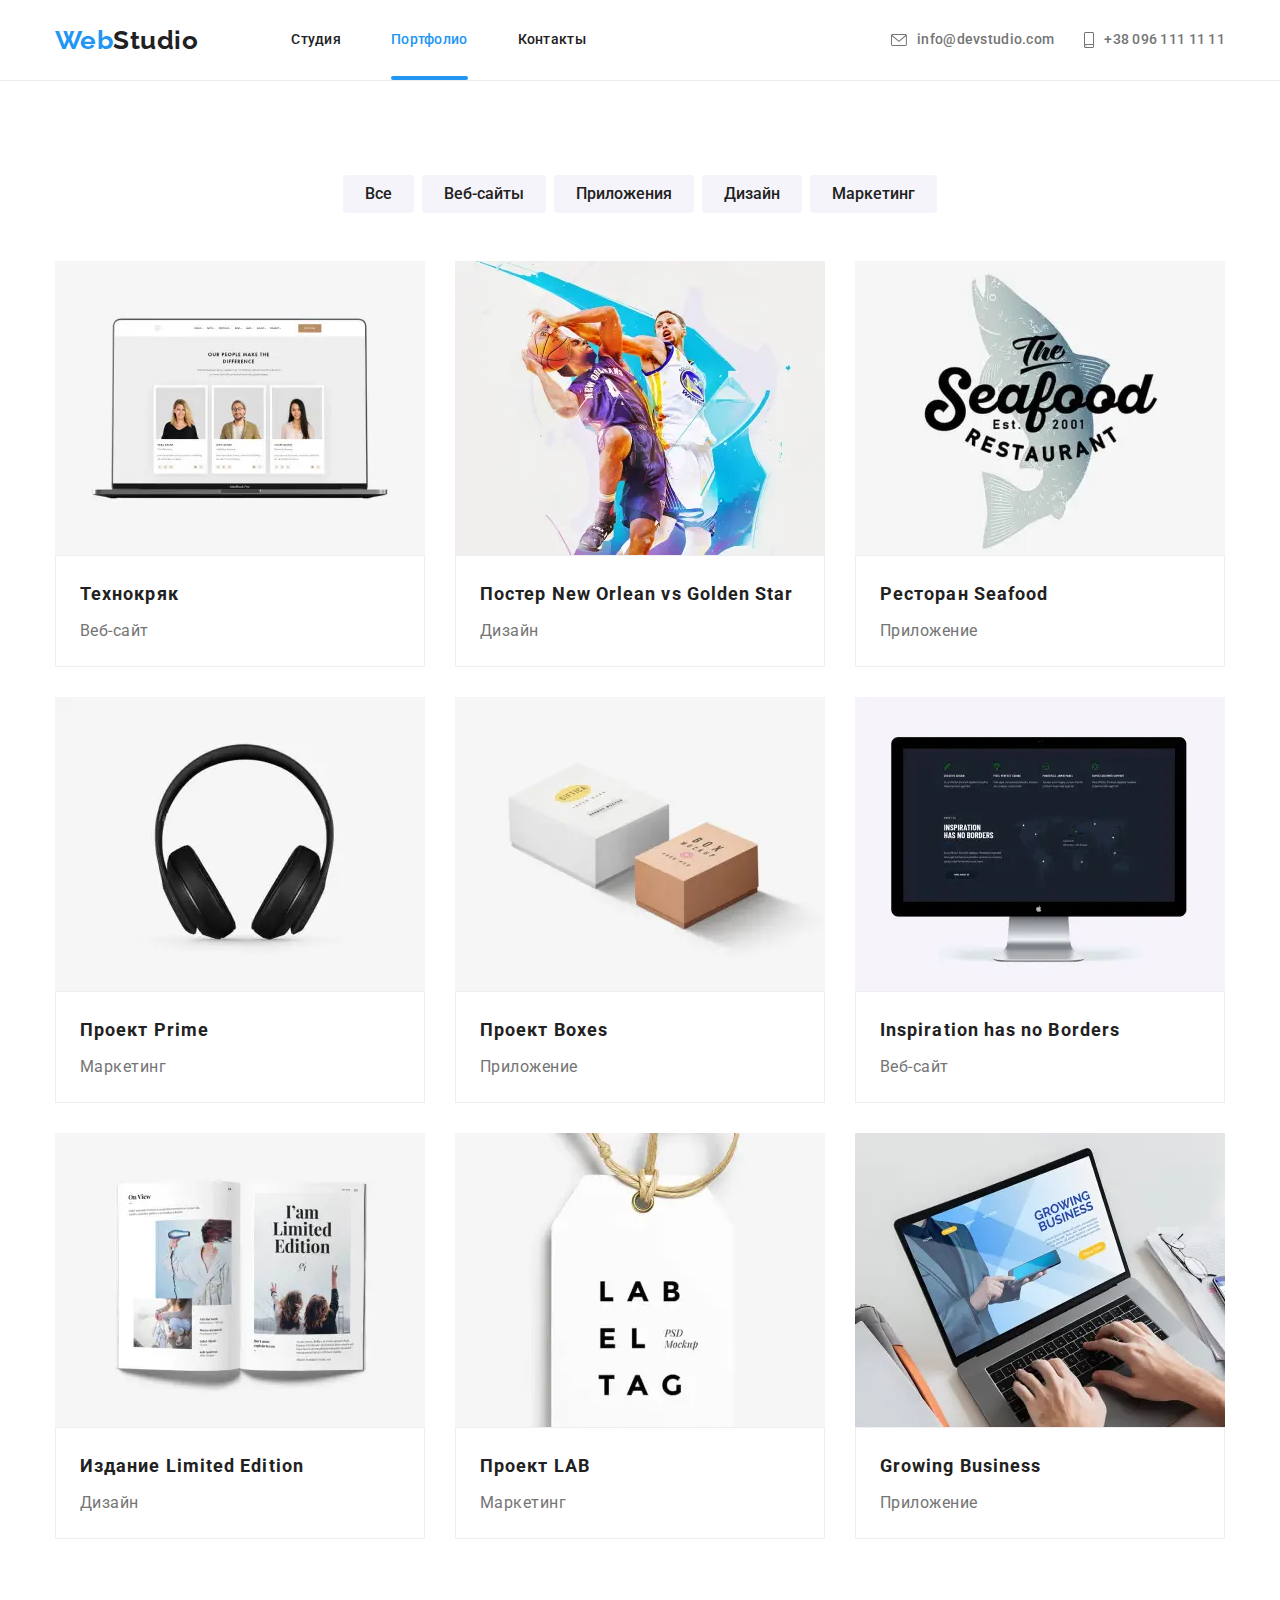
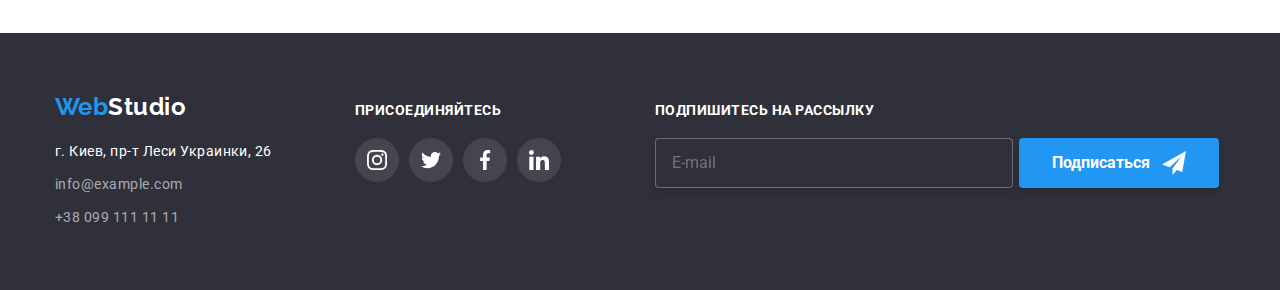
==== commit 11194267: "done" ====
--- a/portfolio.html
+++ b/portfolio.html
@@ -450,6 +450,8 @@
     </div>
   </div>
 </footer>
+<script src="./js/menu.js"></script>
+<script src="./js/modal.js"></script>
 </body>
 
 </html>--- a/css/portfolio.min.css
+++ b/css/portfolio.min.css
@@ -1,2 +1,2 @@
-body{background-color:#ffffff;font-family:Roboto;letter-spacing:0.03em}img{display:block;max-width:100%;height:auto}h1,h2,h3,h4,h5,h6,p{margin:0}.section{padding-top:60px;padding-bottom:60px}@media screen and (min-width: 1200px){.section{padding-top:94px;padding-bottom:94px}}.container{margin-left:auto;margin-right:auto;padding-left:15px;padding-right:15px}@media screen and (min-width: 480px){.container{width:480px}}@media screen and (min-width: 768px){.container{width:768px}}@media screen and (min-width: 1200px){.container{width:1200px}}.list{padding:0;margin:0;list-style:none}.page-header{border-bottom:1px solid #ececec}@media screen and (max-width: 767px){.container-nav{padding-top:10px;padding-bottom:10px}}.main-nav{display:-webkit-box;display:-ms-flexbox;display:flex;-webkit-box-align:center;-ms-flex-align:center;align-items:center}@media screen and (max-width: 767px){.main-nav{-webkit-box-pack:justify;-ms-flex-pack:justify;justify-content:space-between}}.menu-container{display:-webkit-box;display:-ms-flexbox;display:flex;-webkit-box-flex:1;-ms-flex-positive:1;flex-grow:1}@media screen and (max-width: 767px){.menu-container{display:none;position:absolute;top:100%;left:0;padding-top:60px;padding-bottom:60px;width:100%;text-align:center;background-color:#ffffff;-webkit-box-shadow:0px 4px 8px rgba(0,0,0,0.04),0px 2px 4px rgba(0,0,0,0.08),0px 1px 3px rgba(0,0,0,0.16);box-shadow:0px 4px 8px rgba(0,0,0,0.04),0px 2px 4px rgba(0,0,0,0.08),0px 1px 3px rgba(0,0,0,0.16)}.menu-container.is-open{display:block}}@media screen and (min-width: 768px){.list-nav{display:-webkit-box;display:-ms-flexbox;display:flex;-webkit-box-align:center;-ms-flex-align:center;align-items:center;margin-left:88px}}@media screen and (min-width: 1200px){.list-nav{margin-left:93px}}@media screen and (max-width: 767px){.list-nav .item{margin-bottom:40px}.list-nav .item:last-child{margin-bottom:60px}}@media screen and (min-width: 768px){.list-nav .item:not(:last-child){margin-right:50px}}.list-nav .link{display:inline-block;color:#212121;font-weight:500;font-size:18px;line-height:1.16;letter-spacing:0.02em;text-decoration:none;-webkit-transition:color 250ms cubic-bezier(0.4, 0, 0.2, 1),fill 250ms cubic-bezier(0.4, 0, 0.2, 1);transition:color 250ms cubic-bezier(0.4, 0, 0.2, 1),fill 250ms cubic-bezier(0.4, 0, 0.2, 1)}.list-nav .link:hover,.list-nav .link:focus{color:#2196f3;fill:#2196f3}@media screen and (min-width: 768px){.list-nav .link{padding-top:32px;padding-bottom:32px;font-size:14px;line-height:1.14}}.link.link-current{position:relative;color:#2196f3}.link.link-current:after{content:'';position:absolute;bottom:0;display:block;width:100%;height:4px;background:#2196f3;border-radius:2px}@media screen and (max-width: 767px){.link.link-current{padding-bottom:8px}}@media screen and (min-width: 768px){.adr{display:-webkit-box;display:-ms-flexbox;display:flex;-webkit-box-align:center;-ms-flex-align:center;align-items:center;margin-left:auto}}.adr-list .link{display:inline-block;color:#757575;fill:#757575;font-style:normal;font-weight:500;font-size:18px;line-height:1.16;letter-spacing:0.02em;text-decoration:none;-webkit-transition:color 250ms cubic-bezier(0.4, 0, 0.2, 1),fill 250ms cubic-bezier(0.4, 0, 0.2, 1);transition:color 250ms cubic-bezier(0.4, 0, 0.2, 1),fill 250ms cubic-bezier(0.4, 0, 0.2, 1)}.adr-list .link:hover,.adr-list .link:focus{color:#2196f3;fill:#2196f3}@media screen and (min-width: 768px){.adr-list .link{display:-webkit-box;display:-ms-flexbox;display:flex;-webkit-box-align:center;-ms-flex-align:center;align-items:center;font-size:12px;line-height:1.16}}@media screen and (min-width: 768px){.adr-list .link{font-size:14px;line-height:1.14}}@media screen and (min-width: 1200px){.adr-list{display:-webkit-box;display:-ms-flexbox;display:flex;-webkit-box-align:center;-ms-flex-align:center;align-items:center}}@media screen and (max-width: 767px){.adr-list .item:not(:last-child){margin-bottom:16px}}@media screen and (min-width: 768px){.adr-list .item:not(:last-child){margin-bottom:10px}}@media screen and (min-width: 1200px){.adr-list .item:not(:last-child){margin-bottom:0;margin-right:30px}}.icon-header{margin-right:10px}@media screen and (min-width: 768px) and (max-width: 1199px){.icon-header{margin-right:8px}}.logo{color:#212121;font-family:Raleway;font-weight:700;font-size:24px;line-height:1.16;text-decoration:none}@media screen and (min-width: 1200px){.logo{font-size:26px;line-height:1.19}}.logo-web{color:#2196f3}.filters{display:-webkit-box;display:-ms-flexbox;display:flex;-webkit-box-pack:center;-ms-flex-pack:center;justify-content:center;margin-bottom:50px}.filters .item+.item{margin-left:8px}.filters-btn{padding:6px 22px 6px 22px;font-weight:500;font-size:16px;line-height:1.62;border-radius:4px;border:none;background-color:#f5f4fa;color:#212121;-webkit-transition:background-color 250ms cubic-bezier(0.4, 0, 0.2, 1),color 250ms cubic-bezier(0.4, 0, 0.2, 1),-webkit-box-shadow 250ms cubic-bezier(0.4, 0, 0.2, 1);transition:background-color 250ms cubic-bezier(0.4, 0, 0.2, 1),color 250ms cubic-bezier(0.4, 0, 0.2, 1),-webkit-box-shadow 250ms cubic-bezier(0.4, 0, 0.2, 1);transition:background-color 250ms cubic-bezier(0.4, 0, 0.2, 1),color 250ms cubic-bezier(0.4, 0, 0.2, 1),box-shadow 250ms cubic-bezier(0.4, 0, 0.2, 1);transition:background-color 250ms cubic-bezier(0.4, 0, 0.2, 1),color 250ms cubic-bezier(0.4, 0, 0.2, 1),box-shadow 250ms cubic-bezier(0.4, 0, 0.2, 1),-webkit-box-shadow 250ms cubic-bezier(0.4, 0, 0.2, 1)}.filters-btn:focus,.filters-btn:hover{-webkit-box-shadow:0px 3px 1px rgba(0,0,0,0.1),0px 1px 2px rgba(0,0,0,0.08),0px 2px 2px rgba(0,0,0,0.12);box-shadow:0px 3px 1px rgba(0,0,0,0.1),0px 1px 2px rgba(0,0,0,0.08),0px 2px 2px rgba(0,0,0,0.12);color:#ffffff;background-color:#2196f3}.content{display:-webkit-box;display:-ms-flexbox;display:flex;-ms-flex-wrap:wrap;flex-wrap:wrap}.content .item{width:calc((100% - 2 * 30px) / 3);margin-right:30px;margin-bottom:30px}.content .item:nth-child(3n){margin-right:0px}.content .item:nth-last-child(-n+3){margin-bottom:0px}.content .item:hover,.content .item:focus{-webkit-box-shadow:0px 1px 1px rgba(0,0,0,0.12),0px 4px 4px rgba(0,0,0,0.06),1px 4px 6px rgba(0,0,0,0.16);box-shadow:0px 1px 1px rgba(0,0,0,0.12),0px 4px 4px rgba(0,0,0,0.06),1px 4px 6px rgba(0,0,0,0.16)}.content-link{text-decoration:none}.content-link:hover .content-pop-box,.content-link:focus .content-pop-box{-webkit-transform:translateY(0);transform:translateY(0)}.content-info{padding:20px 24px;border:1px solid #eeeeee}.content-heading{margin:0;margin-bottom:4px;color:#212121;font-weight:700;font-size:18px;line-height:2;letter-spacing:0.06em}.content-text{margin:0;font-size:16px;line-height:1.87;color:#757575}.content-img-wrapper{position:relative;overflow:hidden}.content-pop-box{position:absolute;top:0;left:0;-webkit-transform:translateY(100%);transform:translateY(100%);width:100%;height:100%;padding:63px 24px;background-color:rgba(33,150,243,0.9);-webkit-transition:-webkit-transform 250ms cubic-bezier(0.4, 0, 0.2, 1);transition:-webkit-transform 250ms cubic-bezier(0.4, 0, 0.2, 1);transition:transform 250ms cubic-bezier(0.4, 0, 0.2, 1);transition:transform 250ms cubic-bezier(0.4, 0, 0.2, 1), -webkit-transform 250ms cubic-bezier(0.4, 0, 0.2, 1)}.content-pop-text{margin:0;font-size:18px;line-height:1.55;letter-spacing:0.03em;color:#ffffff}.page-footer{background-color:#2f303a}.container-footer{padding-top:60px;padding-bottom:60px;text-align:center}.container-footer .item:not(:last-child){margin-bottom:9px}@media screen and (min-width: 768px){.container-footer{display:-webkit-box;display:-ms-flexbox;display:flex;-ms-flex-wrap:wrap;flex-wrap:wrap;-webkit-box-pack:justify;-ms-flex-pack:justify;justify-content:space-between;-webkit-box-align:baseline;-ms-flex-align:baseline;align-items:baseline}}@media screen and (min-width: 1200px){.container-footer{-ms-flex-wrap:nowrap;flex-wrap:nowrap;text-align:left}}.logo-footer{display:inline-block;margin-bottom:20px;font-family:Raleway;font-weight:700;font-size:24px;line-height:1.16;text-decoration:none;color:#ffffff}.logo-footer .logo-web{color:#2196f3}.footer-location{font-size:14px;line-height:1.71;font-style:normal;text-decoration:none;color:#ffffff}.footer-address{color:rgba(255,255,255,0.6);font-size:14px;line-height:1.71;font-style:normal;text-decoration:none}.footer-box:last-child{width:100%}@media screen and (max-width: 1199px){.footer-box:not(:last-child){margin-bottom:60px}}@media screen and (min-width: 768px){.footer-box{width:50%}}@media screen and (min-width: 1200px){.footer-box{margin-right:30px;width:calc((50% - 45px) / 2)}.footer-box:last-child{margin-right:0;width:calc(50% - 15px)}}.list-footer{display:-webkit-box;display:-ms-flexbox;display:flex}.list-footer .item-icon:not(:last-child){margin-right:10px}@media screen and (max-width: 1199px){.list-footer{-webkit-box-pack:center;-ms-flex-pack:center;justify-content:center}}.link-footer{display:-webkit-box;display:-ms-flexbox;display:flex;-webkit-box-pack:center;-ms-flex-pack:center;justify-content:center;-webkit-box-align:center;-ms-flex-align:center;align-items:center;width:44px;height:44px;border-radius:50%;fill:#ffffff;background-color:rgba(255,255,255,0.1);-webkit-transition:background-color 250ms cubic-bezier(0.4, 0, 0.2, 1);transition:background-color 250ms cubic-bezier(0.4, 0, 0.2, 1)}.link-footer:hover,.link-footer:focus{background-color:#2196f3}.heading-footer2{margin-top:0;margin-bottom:20px;font-weight:700;font-size:14px;line-height:1.14;text-transform:uppercase;color:#ffffff}@media screen and (min-width: 1200px){.form-subscribe{display:-webkit-box;display:-ms-flexbox;display:flex}}.input-subscribe{padding:12px 16px;outline:none;width:100%;max-width:450px;font-size:16px;line-height:1.25;border-radius:4px;color:rgba(255,255,255,0.6);background-color:#2f303a;border:1px solid rgba(255,255,255,0.3);-webkit-filter:drop-shadow(0px 4px 4px rgba(0,0,0,0.15));filter:drop-shadow(0px 4px 4px rgba(0,0,0,0.15))}.input-subscribe:focus{border:1px solid #2196f3}@media screen and (min-width: 1200px){.input-subscribe{max-width:358px}}@media screen and (max-width: 1199px){.input-subscribe{margin-bottom:20px}}.btn-subscribe{display:-webkit-box;display:-ms-flexbox;display:flex;-webkit-box-pack:center;-ms-flex-pack:center;justify-content:center;-webkit-box-align:center;-ms-flex-align:center;align-items:center;margin-left:auto;margin-right:auto;padding-top:10px;padding-bottom:10px;border:none;width:200px;font-weight:700;font-size:16px;line-height:1.87;background:#2196f3;color:#ffffff;-webkit-box-shadow:0px 4px 4px rgba(0,0,0,0.15);box-shadow:0px 4px 4px rgba(0,0,0,0.15);border-radius:4px}.icon-subscribe{margin-left:12px;fill:#ffffff}@media screen and (max-width: 767px){.page-header{position:relative}}.btn-menu{margin:0;padding:0;border:none;background-color:transparent;-webkit-transition:fill 250ms cubic-bezier(0.4, 0, 0.2, 1);transition:fill 250ms cubic-bezier(0.4, 0, 0.2, 1)}.btn-menu .icon-menu-close{display:none}.btn-menu.is-open .icon-menu-open{display:none}.btn-menu.is-open .icon-menu-close{display:block}.btn-menu:hover,.btn-menu:focus{color:#2196f3;fill:#2196f3}@media screen and (min-width: 768px){.btn-menu{display:none}}
+body{background-color:#ffffff;font-family:Roboto;letter-spacing:0.03em}img{display:block;max-width:100%;height:auto}h1,h2,h3,h4,h5,h6,p{margin:0}.section{padding-top:60px;padding-bottom:60px}@media screen and (min-width: 1200px){.section{padding-top:94px;padding-bottom:94px}}.container{margin-left:auto;margin-right:auto;padding-left:15px;padding-right:15px}@media screen and (min-width: 480px){.container{width:480px}}@media screen and (min-width: 768px){.container{width:768px}}@media screen and (min-width: 1200px){.container{width:1200px}}.list{padding:0;margin:0;list-style:none}.page-header{border-bottom:1px solid #ececec}@media screen and (max-width: 767px){.container-nav{padding-top:10px;padding-bottom:10px}}.main-nav{display:-webkit-box;display:-ms-flexbox;display:flex;-webkit-box-align:center;-ms-flex-align:center;align-items:center}@media screen and (max-width: 767px){.main-nav{-webkit-box-pack:justify;-ms-flex-pack:justify;justify-content:space-between}}.menu-container{display:-webkit-box;display:-ms-flexbox;display:flex;-webkit-box-flex:1;-ms-flex-positive:1;flex-grow:1}@media screen and (max-width: 767px){.menu-container{display:none;position:absolute;top:100%;left:0;padding-top:60px;padding-bottom:60px;width:100%;text-align:center;background-color:#ffffff;-webkit-box-shadow:0px 4px 8px rgba(0,0,0,0.04),0px 2px 4px rgba(0,0,0,0.08),0px 1px 3px rgba(0,0,0,0.16);box-shadow:0px 4px 8px rgba(0,0,0,0.04),0px 2px 4px rgba(0,0,0,0.08),0px 1px 3px rgba(0,0,0,0.16)}.menu-container.is-open{display:block}}@media screen and (min-width: 768px){.list-nav{display:-webkit-box;display:-ms-flexbox;display:flex;-webkit-box-align:center;-ms-flex-align:center;align-items:center;margin-left:88px}}@media screen and (min-width: 1200px){.list-nav{margin-left:93px}}@media screen and (max-width: 767px){.list-nav .item{margin-bottom:40px}.list-nav .item:last-child{margin-bottom:60px}}@media screen and (min-width: 768px){.list-nav .item:not(:last-child){margin-right:50px}}.list-nav .link{display:inline-block;color:#212121;font-weight:500;font-size:18px;line-height:1.16;letter-spacing:0.02em;text-decoration:none;-webkit-transition:color 250ms cubic-bezier(0.4, 0, 0.2, 1),fill 250ms cubic-bezier(0.4, 0, 0.2, 1);transition:color 250ms cubic-bezier(0.4, 0, 0.2, 1),fill 250ms cubic-bezier(0.4, 0, 0.2, 1)}.list-nav .link:hover,.list-nav .link:focus{color:#2196f3;fill:#2196f3}@media screen and (min-width: 768px){.list-nav .link{padding-top:32px;padding-bottom:32px;font-size:14px;line-height:1.14}}.link.link-current{position:relative;color:#2196f3}.link.link-current:after{content:'';position:absolute;bottom:0;display:block;width:100%;height:4px;background:#2196f3;border-radius:2px}@media screen and (max-width: 767px){.link.link-current{padding-bottom:8px}}@media screen and (min-width: 768px){.adr{display:-webkit-box;display:-ms-flexbox;display:flex;-webkit-box-align:center;-ms-flex-align:center;align-items:center;margin-left:auto}}.adr-list .link{display:inline-block;color:#757575;fill:#757575;font-style:normal;font-weight:500;font-size:18px;line-height:1.16;letter-spacing:0.02em;text-decoration:none;-webkit-transition:color 250ms cubic-bezier(0.4, 0, 0.2, 1),fill 250ms cubic-bezier(0.4, 0, 0.2, 1);transition:color 250ms cubic-bezier(0.4, 0, 0.2, 1),fill 250ms cubic-bezier(0.4, 0, 0.2, 1)}.adr-list .link:hover,.adr-list .link:focus{color:#2196f3;fill:#2196f3}@media screen and (min-width: 768px){.adr-list .link{display:-webkit-box;display:-ms-flexbox;display:flex;-webkit-box-align:center;-ms-flex-align:center;align-items:center;font-size:12px;line-height:1.16}}@media screen and (min-width: 768px){.adr-list .link{font-size:14px;line-height:1.14}}@media screen and (min-width: 1200px){.adr-list{display:-webkit-box;display:-ms-flexbox;display:flex;-webkit-box-align:center;-ms-flex-align:center;align-items:center}}@media screen and (max-width: 767px){.adr-list .item:not(:last-child){margin-bottom:16px}}@media screen and (min-width: 768px){.adr-list .item:not(:last-child){margin-bottom:10px}}@media screen and (min-width: 1200px){.adr-list .item:not(:last-child){margin-bottom:0;margin-right:30px}}.icon-header{margin-right:10px}@media screen and (min-width: 768px) and (max-width: 1199px){.icon-header{margin-right:8px}}.logo{color:#212121;font-family:Raleway;font-weight:700;font-size:24px;line-height:1.16;text-decoration:none}@media screen and (min-width: 1200px){.logo{font-size:26px;line-height:1.19}}.logo-web{color:#2196f3}.filters{display:-webkit-box;display:-ms-flexbox;display:flex;-ms-flex-wrap:wrap;flex-wrap:wrap;margin-bottom:40px}.filters .item:not(:last-child){margin-right:8px}.filters .item:not(:nth-last-child(-n+2)){margin-bottom:8px}@media screen and (min-width: 768px){.filters{-webkit-box-pack:center;-ms-flex-pack:center;justify-content:center}}.filters-btn{padding:6px 22px 6px 22px;font-weight:500;font-size:16px;line-height:1.62;border-radius:4px;border:none;background-color:#f5f4fa;color:#212121;-webkit-transition:background-color 250ms cubic-bezier(0.4, 0, 0.2, 1),color 250ms cubic-bezier(0.4, 0, 0.2, 1),-webkit-box-shadow 250ms cubic-bezier(0.4, 0, 0.2, 1);transition:background-color 250ms cubic-bezier(0.4, 0, 0.2, 1),color 250ms cubic-bezier(0.4, 0, 0.2, 1),-webkit-box-shadow 250ms cubic-bezier(0.4, 0, 0.2, 1);transition:background-color 250ms cubic-bezier(0.4, 0, 0.2, 1),color 250ms cubic-bezier(0.4, 0, 0.2, 1),box-shadow 250ms cubic-bezier(0.4, 0, 0.2, 1);transition:background-color 250ms cubic-bezier(0.4, 0, 0.2, 1),color 250ms cubic-bezier(0.4, 0, 0.2, 1),box-shadow 250ms cubic-bezier(0.4, 0, 0.2, 1),-webkit-box-shadow 250ms cubic-bezier(0.4, 0, 0.2, 1)}.filters-btn:focus,.filters-btn:hover{-webkit-box-shadow:0px 3px 1px rgba(0,0,0,0.1),0px 1px 2px rgba(0,0,0,0.08),0px 2px 2px rgba(0,0,0,0.12);box-shadow:0px 3px 1px rgba(0,0,0,0.1),0px 1px 2px rgba(0,0,0,0.08),0px 2px 2px rgba(0,0,0,0.12);color:#ffffff;background-color:#2196f3}@media screen and (min-width: 768px){.content{display:-webkit-box;display:-ms-flexbox;display:flex;-ms-flex-wrap:wrap;flex-wrap:wrap}}.content .item:hover,.content .item:focus{-webkit-box-shadow:0px 1px 1px rgba(0,0,0,0.12),0px 4px 4px rgba(0,0,0,0.06),1px 4px 6px rgba(0,0,0,0.16);box-shadow:0px 1px 1px rgba(0,0,0,0.12),0px 4px 4px rgba(0,0,0,0.06),1px 4px 6px rgba(0,0,0,0.16)}@media screen and (max-width: 767px){.content .item:not(:last-child){margin-bottom:30px}}@media screen and (min-width: 768px){.content .item{margin-bottom:30px;width:calc((100% - 30px) / 2)}.content .item:nth-child(2n-1){margin-right:30px}.content .item:nth-last-child(-n+2){margin-bottom:0px}}@media screen and (min-width: 1200px){.content .item{margin-right:30px;width:calc((100% - 2 * 30px) / 3)}.content .item:nth-child(3n){margin-right:0px}.content .item:nth-last-child(-n+3){margin-bottom:0px}}.content-link{text-decoration:none}.content-link:hover .content-pop-box,.content-link:focus .content-pop-box{-webkit-transform:translateY(0);transform:translateY(0)}.content-info{padding:20px 24px;border:1px solid #eeeeee}.content-heading{margin:0;margin-bottom:4px;color:#212121;font-weight:700;font-size:18px;line-height:2;letter-spacing:0.06em}.content-text{margin:0;font-size:16px;line-height:1.87;color:#757575}.content-img-wrapper{position:relative;overflow:hidden}.content-pop-box{position:absolute;top:0;left:0;-webkit-transform:translateY(100%);transform:translateY(100%);width:100%;height:100%;padding:63px 24px;background-color:rgba(33,150,243,0.9);-webkit-transition:-webkit-transform 250ms cubic-bezier(0.4, 0, 0.2, 1);transition:-webkit-transform 250ms cubic-bezier(0.4, 0, 0.2, 1);transition:transform 250ms cubic-bezier(0.4, 0, 0.2, 1);transition:transform 250ms cubic-bezier(0.4, 0, 0.2, 1), -webkit-transform 250ms cubic-bezier(0.4, 0, 0.2, 1)}.content-pop-text{margin:0;font-size:18px;line-height:1.55;letter-spacing:0.03em;color:#ffffff}.page-footer{background-color:#2f303a}.container-footer{padding-top:60px;padding-bottom:60px;text-align:center}.container-footer .item:not(:last-child){margin-bottom:9px}@media screen and (min-width: 768px){.container-footer{display:-webkit-box;display:-ms-flexbox;display:flex;-ms-flex-wrap:wrap;flex-wrap:wrap;-webkit-box-pack:justify;-ms-flex-pack:justify;justify-content:space-between;-webkit-box-align:baseline;-ms-flex-align:baseline;align-items:baseline}}@media screen and (min-width: 1200px){.container-footer{-ms-flex-wrap:nowrap;flex-wrap:nowrap;text-align:left}}.logo-footer{display:inline-block;margin-bottom:20px;font-family:Raleway;font-weight:700;font-size:24px;line-height:1.16;text-decoration:none;color:#ffffff}.logo-footer .logo-web{color:#2196f3}.footer-location{font-size:14px;line-height:1.71;font-style:normal;text-decoration:none;color:#ffffff}.footer-address{color:rgba(255,255,255,0.6);font-size:14px;line-height:1.71;font-style:normal;text-decoration:none}.footer-box:last-child{width:100%}@media screen and (max-width: 1199px){.footer-box:not(:last-child){margin-bottom:60px}}@media screen and (min-width: 768px){.footer-box{width:50%}}@media screen and (min-width: 1200px){.footer-box{margin-right:30px;width:calc((50% - 45px) / 2)}.footer-box:last-child{margin-right:0;width:calc(50% - 15px)}}.list-footer{display:-webkit-box;display:-ms-flexbox;display:flex}.list-footer .item-icon:not(:last-child){margin-right:10px}@media screen and (max-width: 1199px){.list-footer{-webkit-box-pack:center;-ms-flex-pack:center;justify-content:center}}.link-footer{display:-webkit-box;display:-ms-flexbox;display:flex;-webkit-box-pack:center;-ms-flex-pack:center;justify-content:center;-webkit-box-align:center;-ms-flex-align:center;align-items:center;width:44px;height:44px;border-radius:50%;fill:#ffffff;background-color:rgba(255,255,255,0.1);-webkit-transition:background-color 250ms cubic-bezier(0.4, 0, 0.2, 1);transition:background-color 250ms cubic-bezier(0.4, 0, 0.2, 1)}.link-footer:hover,.link-footer:focus{background-color:#2196f3}.heading-footer2{margin-top:0;margin-bottom:20px;font-weight:700;font-size:14px;line-height:1.14;text-transform:uppercase;color:#ffffff}@media screen and (min-width: 1200px){.form-subscribe{display:-webkit-box;display:-ms-flexbox;display:flex}}.input-subscribe{padding:12px 16px;outline:none;width:100%;max-width:450px;font-size:16px;line-height:1.25;border-radius:4px;color:rgba(255,255,255,0.6);background-color:#2f303a;border:1px solid rgba(255,255,255,0.3);-webkit-filter:drop-shadow(0px 4px 4px rgba(0,0,0,0.15));filter:drop-shadow(0px 4px 4px rgba(0,0,0,0.15))}.input-subscribe:focus{border:1px solid #2196f3}@media screen and (min-width: 1200px){.input-subscribe{max-width:358px}}@media screen and (max-width: 1199px){.input-subscribe{margin-bottom:20px}}.btn-subscribe{display:-webkit-box;display:-ms-flexbox;display:flex;-webkit-box-pack:center;-ms-flex-pack:center;justify-content:center;-webkit-box-align:center;-ms-flex-align:center;align-items:center;margin-left:auto;margin-right:auto;padding-top:10px;padding-bottom:10px;border:none;width:200px;font-weight:700;font-size:16px;line-height:1.87;background:#2196f3;color:#ffffff;-webkit-box-shadow:0px 4px 4px rgba(0,0,0,0.15);box-shadow:0px 4px 4px rgba(0,0,0,0.15);border-radius:4px}.icon-subscribe{margin-left:12px;fill:#ffffff}@media screen and (max-width: 767px){.page-header{position:relative}}.btn-menu{margin:0;padding:0;border:none;background-color:transparent;-webkit-transition:fill 250ms cubic-bezier(0.4, 0, 0.2, 1);transition:fill 250ms cubic-bezier(0.4, 0, 0.2, 1)}.btn-menu .icon-menu-close{display:none}.btn-menu.is-open .icon-menu-open{display:none}.btn-menu.is-open .icon-menu-close{display:block}.btn-menu:hover,.btn-menu:focus{color:#2196f3;fill:#2196f3}@media screen and (min-width: 768px){.btn-menu{display:none}}
 /*# sourceMappingURL=portfolio.min.css.map */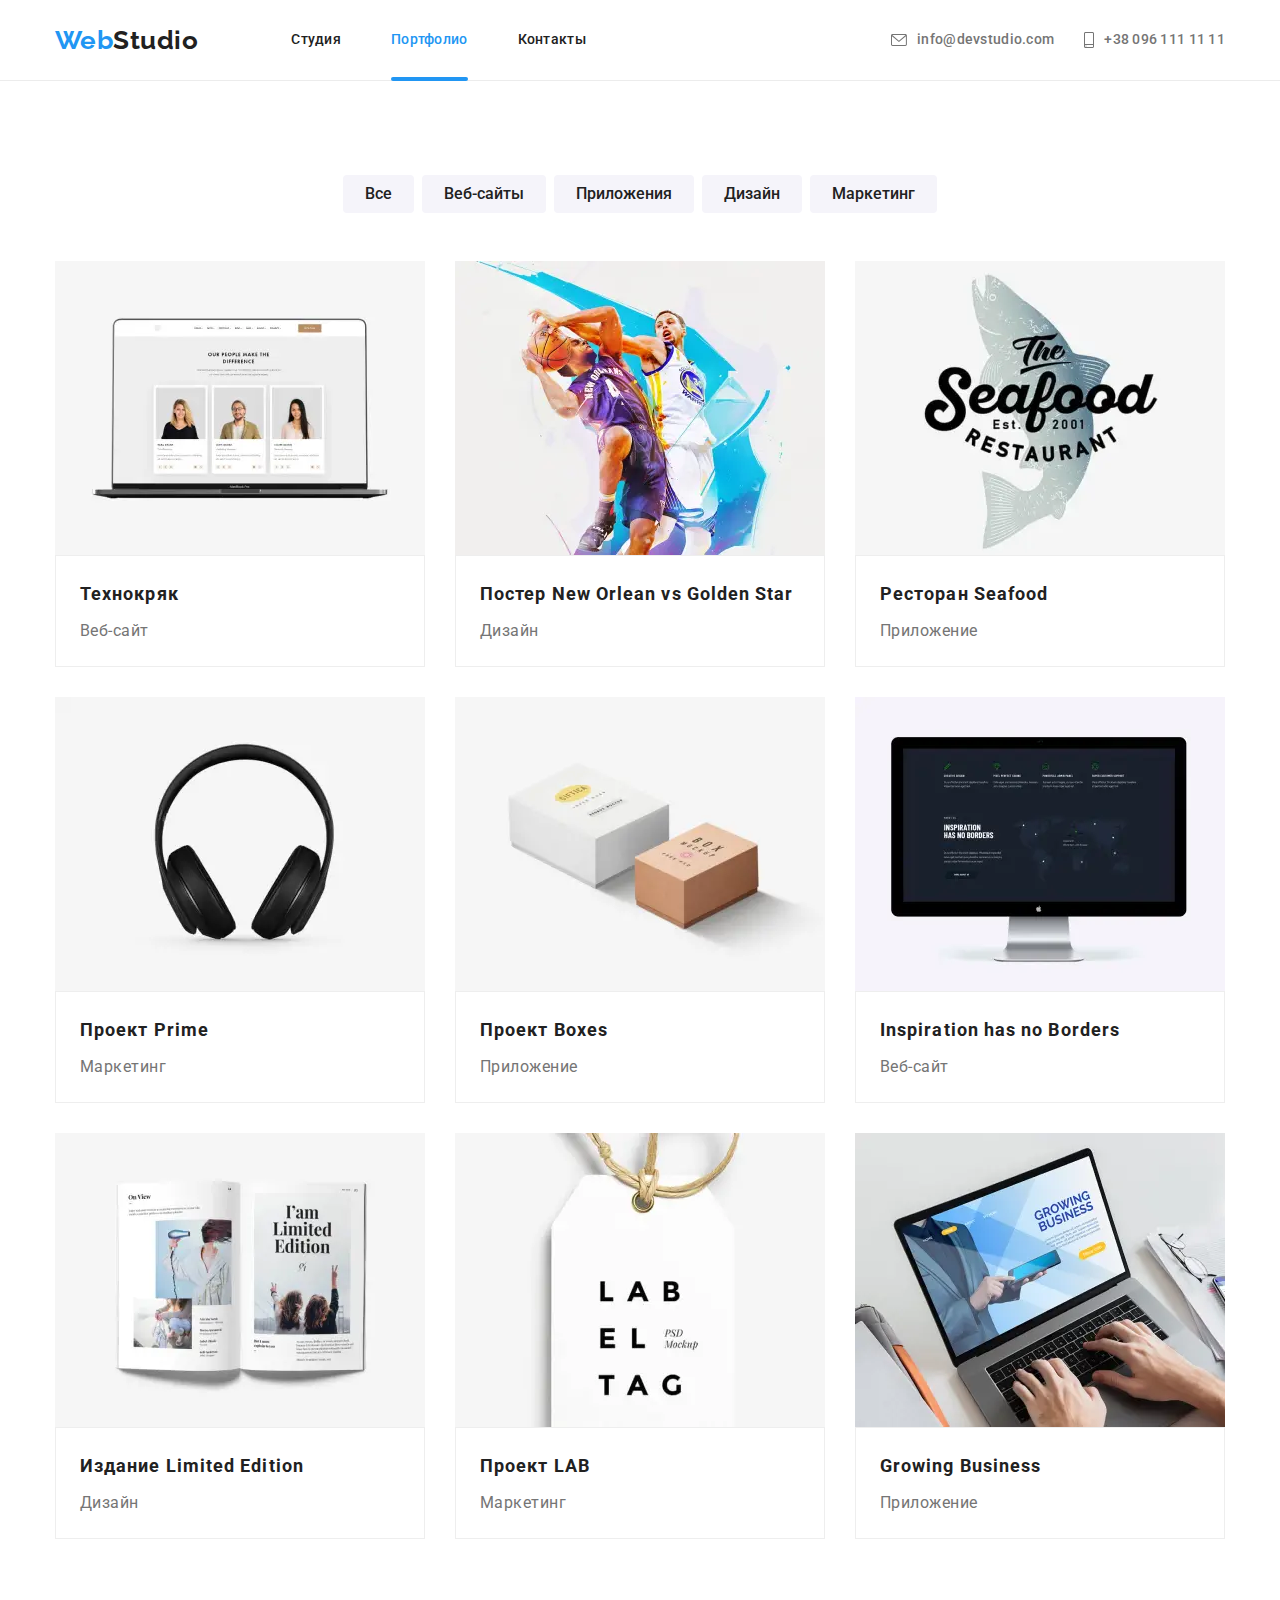
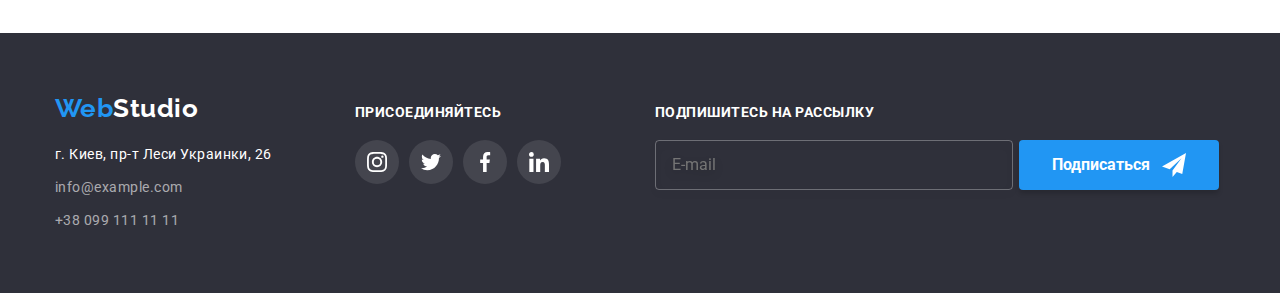
==== commit bdf0ac70: "ups" ====
--- a/portfolio.html
+++ b/portfolio.html
@@ -391,7 +391,7 @@
 <footer class="page-footer">
   <div class="container container-footer">
     <div class="footer-box">
-      <a href="index.html" class="logo-footer"><span class="logo-web">Web</span>Studio</a>
+      <a href="index.html" class="logo logo-footer"><span class="logo-web">Web</span>Studio</a>
       <address>
         <ul class="list">
           <li class="item">
@@ -413,7 +413,7 @@
       </address>
     </div>
     <div class="footer-box">
-      <h2 class="heading-footer2">Присоединяйтесь</h2>
+      <h2 class="heading-footer">Присоединяйтесь</h2>
       <ul class="list list-footer">
         <li class="item-icon">
           <a class="link-footer" href=""><svg width="20px" height="20px">
@@ -438,7 +438,7 @@
       </ul>
     </div>
     <div class="footer-box">
-      <h2 class="heading-footer2">Подпишитесь на рассылку</h2>
+      <h2 class="heading-footer">Подпишитесь на рассылку</h2>
       <form class="form-subscribe">
         <input type="email" placeholder="E-mail" class="input-subscribe" />
         <button type="submit" class="btn-subscribe">
--- a/css/portfolio.min.css
+++ b/css/portfolio.min.css
@@ -1,2 +1,2 @@
-body{background-color:#ffffff;font-family:Roboto;letter-spacing:0.03em}img{display:block;max-width:100%;height:auto}h1,h2,h3,h4,h5,h6,p{margin:0}.section{padding-top:60px;padding-bottom:60px}@media screen and (min-width: 1200px){.section{padding-top:94px;padding-bottom:94px}}.container{margin-left:auto;margin-right:auto;padding-left:15px;padding-right:15px}@media screen and (min-width: 480px){.container{width:480px}}@media screen and (min-width: 768px){.container{width:768px}}@media screen and (min-width: 1200px){.container{width:1200px}}.list{padding:0;margin:0;list-style:none}.page-header{border-bottom:1px solid #ececec}@media screen and (max-width: 767px){.container-nav{padding-top:10px;padding-bottom:10px}}.main-nav{display:-webkit-box;display:-ms-flexbox;display:flex;-webkit-box-align:center;-ms-flex-align:center;align-items:center}@media screen and (max-width: 767px){.main-nav{-webkit-box-pack:justify;-ms-flex-pack:justify;justify-content:space-between}}.menu-container{display:-webkit-box;display:-ms-flexbox;display:flex;-webkit-box-flex:1;-ms-flex-positive:1;flex-grow:1}@media screen and (max-width: 767px){.menu-container{display:none;position:absolute;top:100%;left:0;padding-top:60px;padding-bottom:60px;width:100%;text-align:center;background-color:#ffffff;-webkit-box-shadow:0px 4px 8px rgba(0,0,0,0.04),0px 2px 4px rgba(0,0,0,0.08),0px 1px 3px rgba(0,0,0,0.16);box-shadow:0px 4px 8px rgba(0,0,0,0.04),0px 2px 4px rgba(0,0,0,0.08),0px 1px 3px rgba(0,0,0,0.16)}.menu-container.is-open{display:block}}@media screen and (min-width: 768px){.list-nav{display:-webkit-box;display:-ms-flexbox;display:flex;-webkit-box-align:center;-ms-flex-align:center;align-items:center;margin-left:88px}}@media screen and (min-width: 1200px){.list-nav{margin-left:93px}}@media screen and (max-width: 767px){.list-nav .item{margin-bottom:40px}.list-nav .item:last-child{margin-bottom:60px}}@media screen and (min-width: 768px){.list-nav .item:not(:last-child){margin-right:50px}}.list-nav .link{display:inline-block;color:#212121;font-weight:500;font-size:18px;line-height:1.16;letter-spacing:0.02em;text-decoration:none;-webkit-transition:color 250ms cubic-bezier(0.4, 0, 0.2, 1),fill 250ms cubic-bezier(0.4, 0, 0.2, 1);transition:color 250ms cubic-bezier(0.4, 0, 0.2, 1),fill 250ms cubic-bezier(0.4, 0, 0.2, 1)}.list-nav .link:hover,.list-nav .link:focus{color:#2196f3;fill:#2196f3}@media screen and (min-width: 768px){.list-nav .link{padding-top:32px;padding-bottom:32px;font-size:14px;line-height:1.14}}.link.link-current{position:relative;color:#2196f3}.link.link-current:after{content:'';position:absolute;bottom:0;display:block;width:100%;height:4px;background:#2196f3;border-radius:2px}@media screen and (max-width: 767px){.link.link-current{padding-bottom:8px}}@media screen and (min-width: 768px){.adr{display:-webkit-box;display:-ms-flexbox;display:flex;-webkit-box-align:center;-ms-flex-align:center;align-items:center;margin-left:auto}}.adr-list .link{display:inline-block;color:#757575;fill:#757575;font-style:normal;font-weight:500;font-size:18px;line-height:1.16;letter-spacing:0.02em;text-decoration:none;-webkit-transition:color 250ms cubic-bezier(0.4, 0, 0.2, 1),fill 250ms cubic-bezier(0.4, 0, 0.2, 1);transition:color 250ms cubic-bezier(0.4, 0, 0.2, 1),fill 250ms cubic-bezier(0.4, 0, 0.2, 1)}.adr-list .link:hover,.adr-list .link:focus{color:#2196f3;fill:#2196f3}@media screen and (min-width: 768px){.adr-list .link{display:-webkit-box;display:-ms-flexbox;display:flex;-webkit-box-align:center;-ms-flex-align:center;align-items:center;font-size:12px;line-height:1.16}}@media screen and (min-width: 768px){.adr-list .link{font-size:14px;line-height:1.14}}@media screen and (min-width: 1200px){.adr-list{display:-webkit-box;display:-ms-flexbox;display:flex;-webkit-box-align:center;-ms-flex-align:center;align-items:center}}@media screen and (max-width: 767px){.adr-list .item:not(:last-child){margin-bottom:16px}}@media screen and (min-width: 768px){.adr-list .item:not(:last-child){margin-bottom:10px}}@media screen and (min-width: 1200px){.adr-list .item:not(:last-child){margin-bottom:0;margin-right:30px}}.icon-header{margin-right:10px}@media screen and (min-width: 768px) and (max-width: 1199px){.icon-header{margin-right:8px}}.logo{color:#212121;font-family:Raleway;font-weight:700;font-size:24px;line-height:1.16;text-decoration:none}@media screen and (min-width: 1200px){.logo{font-size:26px;line-height:1.19}}.logo-web{color:#2196f3}.filters{display:-webkit-box;display:-ms-flexbox;display:flex;-ms-flex-wrap:wrap;flex-wrap:wrap;margin-bottom:40px}.filters .item:not(:last-child){margin-right:8px}.filters .item:not(:nth-last-child(-n+2)){margin-bottom:8px}@media screen and (min-width: 768px){.filters{-webkit-box-pack:center;-ms-flex-pack:center;justify-content:center}}.filters-btn{padding:6px 22px 6px 22px;font-weight:500;font-size:16px;line-height:1.62;border-radius:4px;border:none;background-color:#f5f4fa;color:#212121;-webkit-transition:background-color 250ms cubic-bezier(0.4, 0, 0.2, 1),color 250ms cubic-bezier(0.4, 0, 0.2, 1),-webkit-box-shadow 250ms cubic-bezier(0.4, 0, 0.2, 1);transition:background-color 250ms cubic-bezier(0.4, 0, 0.2, 1),color 250ms cubic-bezier(0.4, 0, 0.2, 1),-webkit-box-shadow 250ms cubic-bezier(0.4, 0, 0.2, 1);transition:background-color 250ms cubic-bezier(0.4, 0, 0.2, 1),color 250ms cubic-bezier(0.4, 0, 0.2, 1),box-shadow 250ms cubic-bezier(0.4, 0, 0.2, 1);transition:background-color 250ms cubic-bezier(0.4, 0, 0.2, 1),color 250ms cubic-bezier(0.4, 0, 0.2, 1),box-shadow 250ms cubic-bezier(0.4, 0, 0.2, 1),-webkit-box-shadow 250ms cubic-bezier(0.4, 0, 0.2, 1)}.filters-btn:focus,.filters-btn:hover{-webkit-box-shadow:0px 3px 1px rgba(0,0,0,0.1),0px 1px 2px rgba(0,0,0,0.08),0px 2px 2px rgba(0,0,0,0.12);box-shadow:0px 3px 1px rgba(0,0,0,0.1),0px 1px 2px rgba(0,0,0,0.08),0px 2px 2px rgba(0,0,0,0.12);color:#ffffff;background-color:#2196f3}@media screen and (min-width: 768px){.content{display:-webkit-box;display:-ms-flexbox;display:flex;-ms-flex-wrap:wrap;flex-wrap:wrap}}.content .item:hover,.content .item:focus{-webkit-box-shadow:0px 1px 1px rgba(0,0,0,0.12),0px 4px 4px rgba(0,0,0,0.06),1px 4px 6px rgba(0,0,0,0.16);box-shadow:0px 1px 1px rgba(0,0,0,0.12),0px 4px 4px rgba(0,0,0,0.06),1px 4px 6px rgba(0,0,0,0.16)}@media screen and (max-width: 767px){.content .item:not(:last-child){margin-bottom:30px}}@media screen and (min-width: 768px){.content .item{margin-bottom:30px;width:calc((100% - 30px) / 2)}.content .item:nth-child(2n-1){margin-right:30px}.content .item:nth-last-child(-n+2){margin-bottom:0px}}@media screen and (min-width: 1200px){.content .item{margin-right:30px;width:calc((100% - 2 * 30px) / 3)}.content .item:nth-child(3n){margin-right:0px}.content .item:nth-last-child(-n+3){margin-bottom:0px}}.content-link{text-decoration:none}.content-link:hover .content-pop-box,.content-link:focus .content-pop-box{-webkit-transform:translateY(0);transform:translateY(0)}.content-info{padding:20px 24px;border:1px solid #eeeeee}.content-heading{margin:0;margin-bottom:4px;color:#212121;font-weight:700;font-size:18px;line-height:2;letter-spacing:0.06em}.content-text{margin:0;font-size:16px;line-height:1.87;color:#757575}.content-img-wrapper{position:relative;overflow:hidden}.content-pop-box{position:absolute;top:0;left:0;-webkit-transform:translateY(100%);transform:translateY(100%);width:100%;height:100%;padding:63px 24px;background-color:rgba(33,150,243,0.9);-webkit-transition:-webkit-transform 250ms cubic-bezier(0.4, 0, 0.2, 1);transition:-webkit-transform 250ms cubic-bezier(0.4, 0, 0.2, 1);transition:transform 250ms cubic-bezier(0.4, 0, 0.2, 1);transition:transform 250ms cubic-bezier(0.4, 0, 0.2, 1), -webkit-transform 250ms cubic-bezier(0.4, 0, 0.2, 1)}.content-pop-text{margin:0;font-size:18px;line-height:1.55;letter-spacing:0.03em;color:#ffffff}.page-footer{background-color:#2f303a}.container-footer{padding-top:60px;padding-bottom:60px;text-align:center}.container-footer .item:not(:last-child){margin-bottom:9px}@media screen and (min-width: 768px){.container-footer{display:-webkit-box;display:-ms-flexbox;display:flex;-ms-flex-wrap:wrap;flex-wrap:wrap;-webkit-box-pack:justify;-ms-flex-pack:justify;justify-content:space-between;-webkit-box-align:baseline;-ms-flex-align:baseline;align-items:baseline}}@media screen and (min-width: 1200px){.container-footer{-ms-flex-wrap:nowrap;flex-wrap:nowrap;text-align:left}}.logo-footer{display:inline-block;margin-bottom:20px;font-family:Raleway;font-weight:700;font-size:24px;line-height:1.16;text-decoration:none;color:#ffffff}.logo-footer .logo-web{color:#2196f3}.footer-location{font-size:14px;line-height:1.71;font-style:normal;text-decoration:none;color:#ffffff}.footer-address{color:rgba(255,255,255,0.6);font-size:14px;line-height:1.71;font-style:normal;text-decoration:none}.footer-box:last-child{width:100%}@media screen and (max-width: 1199px){.footer-box:not(:last-child){margin-bottom:60px}}@media screen and (min-width: 768px){.footer-box{width:50%}}@media screen and (min-width: 1200px){.footer-box{margin-right:30px;width:calc((50% - 45px) / 2)}.footer-box:last-child{margin-right:0;width:calc(50% - 15px)}}.list-footer{display:-webkit-box;display:-ms-flexbox;display:flex}.list-footer .item-icon:not(:last-child){margin-right:10px}@media screen and (max-width: 1199px){.list-footer{-webkit-box-pack:center;-ms-flex-pack:center;justify-content:center}}.link-footer{display:-webkit-box;display:-ms-flexbox;display:flex;-webkit-box-pack:center;-ms-flex-pack:center;justify-content:center;-webkit-box-align:center;-ms-flex-align:center;align-items:center;width:44px;height:44px;border-radius:50%;fill:#ffffff;background-color:rgba(255,255,255,0.1);-webkit-transition:background-color 250ms cubic-bezier(0.4, 0, 0.2, 1);transition:background-color 250ms cubic-bezier(0.4, 0, 0.2, 1)}.link-footer:hover,.link-footer:focus{background-color:#2196f3}.heading-footer2{margin-top:0;margin-bottom:20px;font-weight:700;font-size:14px;line-height:1.14;text-transform:uppercase;color:#ffffff}@media screen and (min-width: 1200px){.form-subscribe{display:-webkit-box;display:-ms-flexbox;display:flex}}.input-subscribe{padding:12px 16px;outline:none;width:100%;max-width:450px;font-size:16px;line-height:1.25;border-radius:4px;color:rgba(255,255,255,0.6);background-color:#2f303a;border:1px solid rgba(255,255,255,0.3);-webkit-filter:drop-shadow(0px 4px 4px rgba(0,0,0,0.15));filter:drop-shadow(0px 4px 4px rgba(0,0,0,0.15))}.input-subscribe:focus{border:1px solid #2196f3}@media screen and (min-width: 1200px){.input-subscribe{max-width:358px}}@media screen and (max-width: 1199px){.input-subscribe{margin-bottom:20px}}.btn-subscribe{display:-webkit-box;display:-ms-flexbox;display:flex;-webkit-box-pack:center;-ms-flex-pack:center;justify-content:center;-webkit-box-align:center;-ms-flex-align:center;align-items:center;margin-left:auto;margin-right:auto;padding-top:10px;padding-bottom:10px;border:none;width:200px;font-weight:700;font-size:16px;line-height:1.87;background:#2196f3;color:#ffffff;-webkit-box-shadow:0px 4px 4px rgba(0,0,0,0.15);box-shadow:0px 4px 4px rgba(0,0,0,0.15);border-radius:4px}.icon-subscribe{margin-left:12px;fill:#ffffff}@media screen and (max-width: 767px){.page-header{position:relative}}.btn-menu{margin:0;padding:0;border:none;background-color:transparent;-webkit-transition:fill 250ms cubic-bezier(0.4, 0, 0.2, 1);transition:fill 250ms cubic-bezier(0.4, 0, 0.2, 1)}.btn-menu .icon-menu-close{display:none}.btn-menu.is-open .icon-menu-open{display:none}.btn-menu.is-open .icon-menu-close{display:block}.btn-menu:hover,.btn-menu:focus{color:#2196f3;fill:#2196f3}@media screen and (min-width: 768px){.btn-menu{display:none}}
+body{background-color:#ffffff;font-family:Roboto;letter-spacing:0.03em}img{display:block;max-width:100%;height:auto}h1,h2,h3,h4,h5,h6,p{margin:0}.list{padding:0;margin:0;list-style:none}.section{padding-top:60px;padding-bottom:60px}@media screen and (min-width: 1200px){.section{padding-top:94px;padding-bottom:94px}}.container{margin-left:auto;margin-right:auto;padding-left:15px;padding-right:15px}@media screen and (min-width: 480px){.container{width:480px}}@media screen and (min-width: 768px){.container{width:768px}}@media screen and (min-width: 1200px){.container{width:1200px}}.page-header{border-bottom:1px solid #ececec}@media screen and (max-width: 767px){.container-nav{padding-top:10px;padding-bottom:10px}}.main-nav{display:-webkit-box;display:-ms-flexbox;display:flex;-webkit-box-align:center;-ms-flex-align:center;align-items:center}@media screen and (max-width: 767px){.main-nav{-webkit-box-pack:justify;-ms-flex-pack:justify;justify-content:space-between}}.menu-container{z-index:1;display:-webkit-box;display:-ms-flexbox;display:flex;-webkit-box-flex:1;-ms-flex-positive:1;flex-grow:1}@media screen and (max-width: 767px){.menu-container{position:absolute;display:none;top:100%;left:0;padding-top:60px;padding-bottom:60px;width:100%;text-align:center;background-color:#ffffff;-webkit-box-shadow:0px 4px 8px rgba(0,0,0,0.04),0px 2px 4px rgba(0,0,0,0.08),0px 1px 3px rgba(0,0,0,0.16);box-shadow:0px 4px 8px rgba(0,0,0,0.04),0px 2px 4px rgba(0,0,0,0.08),0px 1px 3px rgba(0,0,0,0.16)}.menu-container.is-open{display:block}}@media screen and (min-width: 768px){.list-nav{display:-webkit-box;display:-ms-flexbox;display:flex;-webkit-box-align:center;-ms-flex-align:center;align-items:center;margin-left:88px}}@media screen and (min-width: 1200px){.list-nav{margin-left:93px}}@media screen and (max-width: 767px){.list-nav .item{margin-bottom:40px}.list-nav .item:last-child{margin-bottom:60px}}@media screen and (min-width: 768px){.list-nav .item:not(:last-child){margin-right:50px}}.list-nav .link{display:inline-block;font-weight:500;font-size:18px;line-height:1.16;letter-spacing:0.02em;text-decoration:none;color:#212121;-webkit-transition:color 250ms cubic-bezier(0.4, 0, 0.2, 1),fill 250ms cubic-bezier(0.4, 0, 0.2, 1);transition:color 250ms cubic-bezier(0.4, 0, 0.2, 1),fill 250ms cubic-bezier(0.4, 0, 0.2, 1)}.list-nav .link:hover,.list-nav .link:focus{color:#2196f3;fill:#2196f3}@media screen and (min-width: 768px){.list-nav .link{padding-top:32px;padding-bottom:32px;font-size:14px;line-height:1.14}}.link.link-current{position:relative;color:#2196f3}.link.link-current:after{content:'';position:absolute;bottom:-1px;display:block;width:100%;height:4px;background:#2196f3;border-radius:2px}@media screen and (max-width: 767px){.link.link-current{padding-bottom:8px}}@media screen and (min-width: 768px){.adr{display:-webkit-box;display:-ms-flexbox;display:flex;-webkit-box-align:center;-ms-flex-align:center;align-items:center;margin-left:auto}}@media screen and (min-width: 1200px){.adr-list{display:-webkit-box;display:-ms-flexbox;display:flex;-webkit-box-align:center;-ms-flex-align:center;align-items:center}}.adr-list .item:not(:last-child){margin-bottom:16px}@media screen and (min-width: 768px){.adr-list .item:not(:last-child){margin-bottom:10px}}@media screen and (min-width: 1200px){.adr-list .item:not(:last-child){margin-bottom:0;margin-right:30px}}.adr-list .link{display:inline-block;font-style:normal;font-weight:500;font-size:18px;line-height:1.16;letter-spacing:0.02em;text-decoration:none;color:#757575;fill:#757575;-webkit-transition:color 250ms cubic-bezier(0.4, 0, 0.2, 1),fill 250ms cubic-bezier(0.4, 0, 0.2, 1);transition:color 250ms cubic-bezier(0.4, 0, 0.2, 1),fill 250ms cubic-bezier(0.4, 0, 0.2, 1)}.adr-list .link:hover,.adr-list .link:focus{color:#2196f3;fill:#2196f3}@media screen and (min-width: 768px){.adr-list .link{display:-webkit-box;display:-ms-flexbox;display:flex;-webkit-box-align:center;-ms-flex-align:center;align-items:center;font-size:12px;line-height:1.16}}@media screen and (min-width: 1200px){.adr-list .link{font-size:14px;line-height:1.14}}.icon-header{margin-right:10px}@media screen and (min-width: 768px) and (max-width: 1199px){.icon-header{margin-right:8px}}.logo{font-family:Raleway;font-weight:700;font-size:24px;line-height:1.16;text-decoration:none;color:#212121}@media screen and (min-width: 1200px){.logo{font-size:26px;line-height:1.19}}.logo-footer{display:inline-block;margin-bottom:20px;color:#ffffff}.logo-web{color:#2196f3}.filters{display:-webkit-box;display:-ms-flexbox;display:flex;-ms-flex-wrap:wrap;flex-wrap:wrap;margin-bottom:40px}.filters .item:not(:last-child){margin-right:8px}.filters .item:not(:nth-last-child(-n+2)){margin-bottom:8px}@media screen and (min-width: 768px){.filters{-webkit-box-pack:center;-ms-flex-pack:center;justify-content:center}}.filters-btn{padding:6px 22px 6px 22px;font-weight:500;font-size:16px;line-height:1.62;border-radius:4px;border:none;background-color:#f5f4fa;color:#212121;-webkit-transition:background-color 250ms cubic-bezier(0.4, 0, 0.2, 1),color 250ms cubic-bezier(0.4, 0, 0.2, 1),-webkit-box-shadow 250ms cubic-bezier(0.4, 0, 0.2, 1);transition:background-color 250ms cubic-bezier(0.4, 0, 0.2, 1),color 250ms cubic-bezier(0.4, 0, 0.2, 1),-webkit-box-shadow 250ms cubic-bezier(0.4, 0, 0.2, 1);transition:background-color 250ms cubic-bezier(0.4, 0, 0.2, 1),color 250ms cubic-bezier(0.4, 0, 0.2, 1),box-shadow 250ms cubic-bezier(0.4, 0, 0.2, 1);transition:background-color 250ms cubic-bezier(0.4, 0, 0.2, 1),color 250ms cubic-bezier(0.4, 0, 0.2, 1),box-shadow 250ms cubic-bezier(0.4, 0, 0.2, 1),-webkit-box-shadow 250ms cubic-bezier(0.4, 0, 0.2, 1)}.filters-btn:focus,.filters-btn:hover{-webkit-box-shadow:0px 3px 1px rgba(0,0,0,0.1),0px 1px 2px rgba(0,0,0,0.08),0px 2px 2px rgba(0,0,0,0.12);box-shadow:0px 3px 1px rgba(0,0,0,0.1),0px 1px 2px rgba(0,0,0,0.08),0px 2px 2px rgba(0,0,0,0.12);color:#ffffff;background-color:#2196f3}@media screen and (min-width: 768px){.content{display:-webkit-box;display:-ms-flexbox;display:flex;-ms-flex-wrap:wrap;flex-wrap:wrap}}.content .item:hover,.content .item:focus{-webkit-box-shadow:0px 1px 1px rgba(0,0,0,0.12),0px 4px 4px rgba(0,0,0,0.06),1px 4px 6px rgba(0,0,0,0.16);box-shadow:0px 1px 1px rgba(0,0,0,0.12),0px 4px 4px rgba(0,0,0,0.06),1px 4px 6px rgba(0,0,0,0.16)}@media screen and (max-width: 767px){.content .item:not(:last-child){margin-bottom:30px}}@media screen and (min-width: 768px){.content .item{margin-bottom:30px;width:calc((100% - 30px) / 2)}.content .item:nth-child(2n-1){margin-right:30px}.content .item:nth-last-child(-n+2){margin-bottom:0px}}@media screen and (min-width: 1200px){.content .item{margin-right:30px;width:calc((100% - 2 * 30px) / 3)}.content .item:nth-child(3n){margin-right:0px}.content .item:nth-last-child(-n+3){margin-bottom:0px}}.content-link{text-decoration:none}.content-link:hover .content-pop-box,.content-link:focus .content-pop-box{-webkit-transform:translateY(0);transform:translateY(0)}.content-info{padding:20px 24px;border:1px solid #eeeeee}.content-heading{margin:0;margin-bottom:4px;font-weight:700;font-size:18px;line-height:2;letter-spacing:0.06em;color:#212121}.content-text{margin:0;font-size:16px;line-height:1.87;color:#757575}.content-img-wrapper{position:relative;overflow:hidden}.content-pop-box{position:absolute;top:0;left:0;padding:63px 24px;-webkit-transform:translateY(100%);transform:translateY(100%);width:100%;height:100%;background-color:rgba(33,150,243,0.9);-webkit-transition:-webkit-transform 250ms cubic-bezier(0.4, 0, 0.2, 1);transition:-webkit-transform 250ms cubic-bezier(0.4, 0, 0.2, 1);transition:transform 250ms cubic-bezier(0.4, 0, 0.2, 1);transition:transform 250ms cubic-bezier(0.4, 0, 0.2, 1), -webkit-transform 250ms cubic-bezier(0.4, 0, 0.2, 1)}.content-pop-text{margin:0;font-size:18px;line-height:1.55;letter-spacing:0.03em;color:#ffffff}.page-footer{background-color:#2f303a}.container-footer{padding-top:60px;padding-bottom:60px;text-align:center}.container-footer .item:not(:last-child){margin-bottom:9px}@media screen and (min-width: 768px){.container-footer{display:-webkit-box;display:-ms-flexbox;display:flex;-ms-flex-wrap:wrap;flex-wrap:wrap;-webkit-box-pack:justify;-ms-flex-pack:justify;justify-content:space-between;-webkit-box-align:baseline;-ms-flex-align:baseline;align-items:baseline}}@media screen and (min-width: 1200px){.container-footer{-ms-flex-wrap:nowrap;flex-wrap:nowrap;text-align:left}}.footer-box:last-child{width:100%}@media screen and (min-width: 768px){.footer-box{width:50%}}@media screen and (max-width: 1199px){.footer-box:not(:last-child){margin-bottom:60px}}@media screen and (min-width: 1200px){.footer-box{margin-right:30px;width:calc((50% - 45px) / 2)}.footer-box:last-child{margin-right:0;width:calc(50% - 15px)}}.list-footer{display:-webkit-box;display:-ms-flexbox;display:flex}.list-footer .item-icon:not(:last-child){margin-right:10px}@media screen and (max-width: 1199px){.list-footer{-webkit-box-pack:center;-ms-flex-pack:center;justify-content:center}}.footer-location{font-size:14px;line-height:1.71;font-style:normal;text-decoration:none;color:#ffffff}.footer-address{font-size:14px;line-height:1.71;font-style:normal;text-decoration:none;color:rgba(255,255,255,0.6)}.heading-footer{margin-top:0;margin-bottom:20px;font-weight:700;font-size:14px;line-height:1.14;text-transform:uppercase;color:#ffffff}.link-footer{display:-webkit-box;display:-ms-flexbox;display:flex;-webkit-box-pack:center;-ms-flex-pack:center;justify-content:center;-webkit-box-align:center;-ms-flex-align:center;align-items:center;width:44px;height:44px;border-radius:50%;fill:#ffffff;background-color:rgba(255,255,255,0.1);-webkit-transition:background-color 250ms cubic-bezier(0.4, 0, 0.2, 1);transition:background-color 250ms cubic-bezier(0.4, 0, 0.2, 1)}.link-footer:hover,.link-footer:focus{background-color:#2196f3}@media screen and (min-width: 1200px){.form-subscribe{display:-webkit-box;display:-ms-flexbox;display:flex}}.input-subscribe{padding:12px 16px;outline:none;width:100%;max-width:450px;font-size:16px;line-height:1.25;border-radius:4px;color:rgba(255,255,255,0.6);background-color:transparent;border:1px solid rgba(255,255,255,0.3);-webkit-filter:drop-shadow(0px 4px 4px rgba(0,0,0,0.15));filter:drop-shadow(0px 4px 4px rgba(0,0,0,0.15))}.input-subscribe:focus{border:1px solid #2196f3}@media screen and (max-width: 1199px){.input-subscribe{margin-bottom:20px}}@media screen and (min-width: 1200px){.input-subscribe{max-width:358px}}.btn-subscribe{display:-webkit-box;display:-ms-flexbox;display:flex;-webkit-box-pack:center;-ms-flex-pack:center;justify-content:center;-webkit-box-align:center;-ms-flex-align:center;align-items:center;margin-left:auto;margin-right:auto;padding-top:10px;padding-bottom:10px;border:none;width:200px;font-weight:700;font-size:16px;line-height:1.87;background:#2196f3;color:#ffffff;-webkit-box-shadow:0px 4px 4px rgba(0,0,0,0.15);box-shadow:0px 4px 4px rgba(0,0,0,0.15);border-radius:4px}.icon-subscribe{margin-left:12px;fill:#ffffff}@media screen and (max-width: 767px){.page-header{position:relative}}.btn-menu{margin:0;padding:0;border:none;background-color:transparent;-webkit-transition:fill 250ms cubic-bezier(0.4, 0, 0.2, 1);transition:fill 250ms cubic-bezier(0.4, 0, 0.2, 1)}.btn-menu .icon-menu-close{display:none}.btn-menu.is-open .icon-menu-open{display:none}.btn-menu.is-open .icon-menu-close{display:block}.btn-menu:hover,.btn-menu:focus{fill:#2196f3}@media screen and (min-width: 768px){.btn-menu{display:none}}
 /*# sourceMappingURL=portfolio.min.css.map */